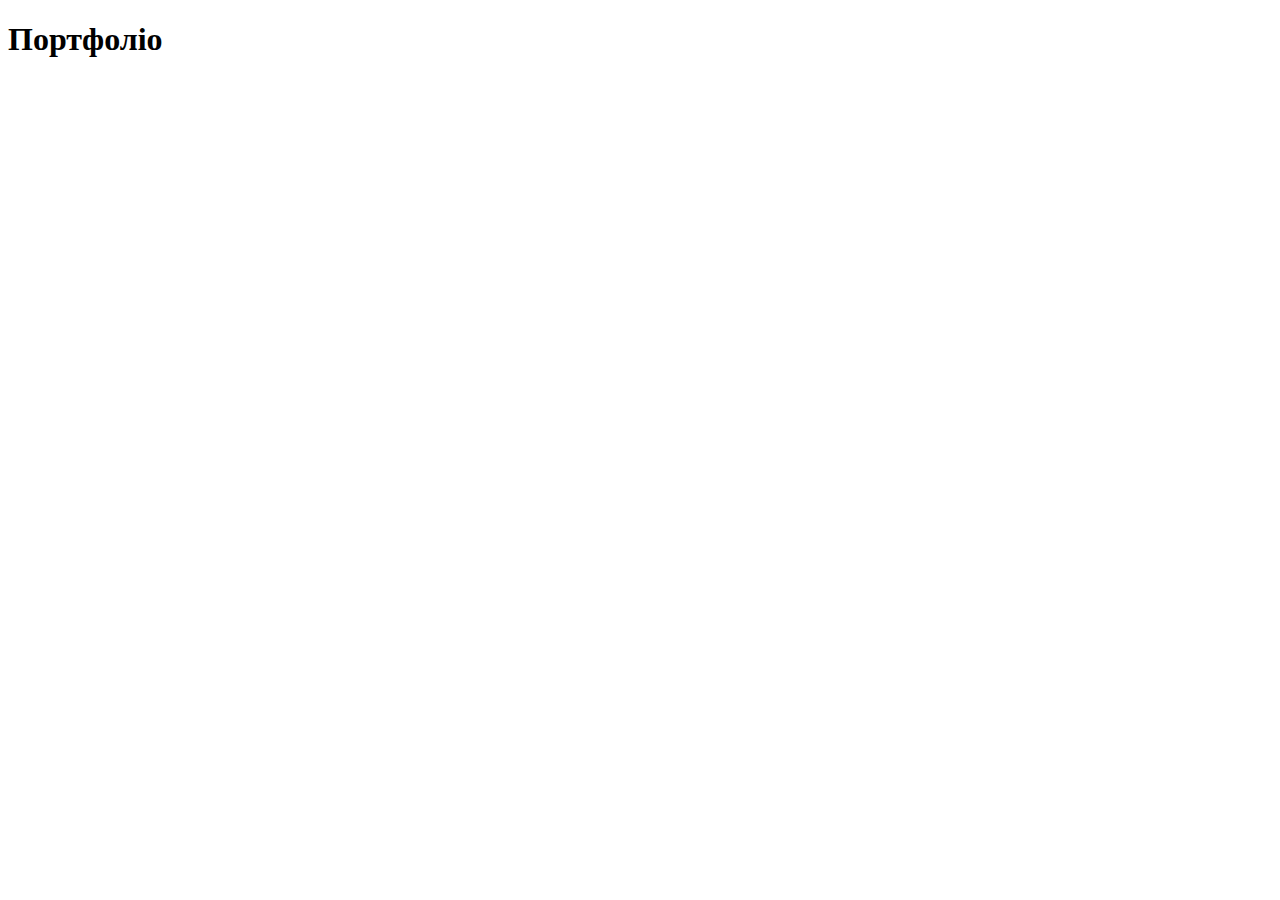
==== portfolio.html @ 629d9aa8 "===" ====
<!DOCTYPE html>
<html lang="en">
<head>
    <meta charset="UTF-8">
    <meta name="viewport" content="width=device-width, initial-scale=1.0">
    <title>Document</title>
</head>
<body>
   <h1>Портфоліо</h1> 
</body>
</html>
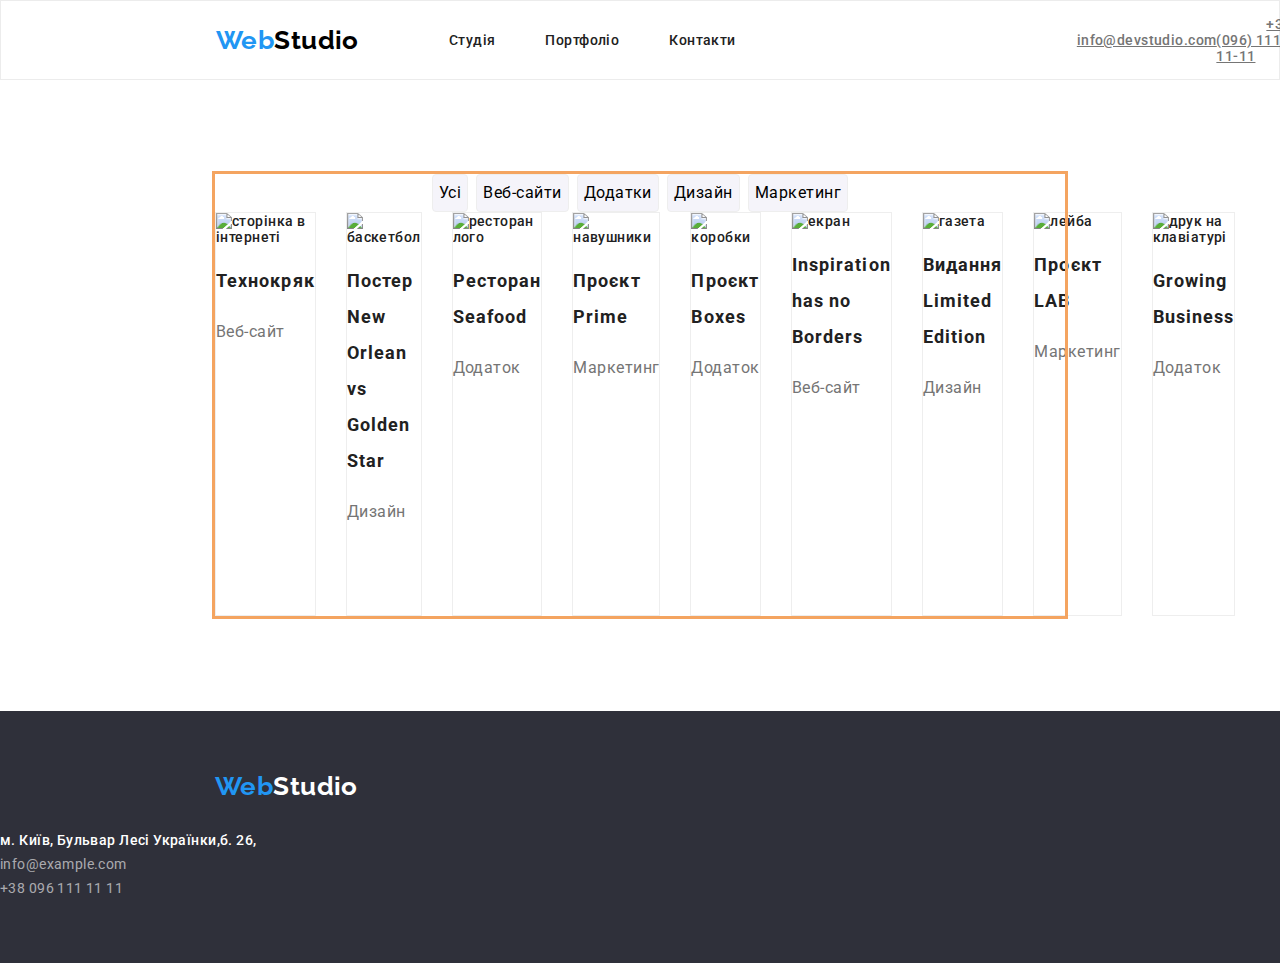
==== commit 2b5afa99: "Add files via upload" ====
--- a/portfolio.html
+++ b/portfolio.html
@@ -1,11 +1,123 @@
-<!DOCTYPE html>
-<html lang="en">
-<head>
-    <meta charset="UTF-8">
-    <meta name="viewport" content="width=device-width, initial-scale=1.0">
-    <title>Document</title>
-</head>
-<body>
-   <h1>Портфоліо</h1> 
-</body>
-</html>+<!DOCTYPE html>
+<html lang="ru">
+  <head>
+    <link
+      rel="stylesheet"
+      href="https://cdnjs.cloudflare.com/ajax/libs/modern-normalize/1.0.0/modern-normalize.min.css"
+    />
+    <link rel="preconnect" href="https://fonts.googleapis.com" />
+    <link rel="preconnect" href="https://fonts.gstatic.com" crossorigin />
+    <link
+      href="https://fonts.googleapis.com/css2?family=Raleway:wght@700&family=Roboto:wght@400;500;700;900&display=swap"
+      rel="stylesheet"
+    />
+
+    <meta charset="UTF-8" />
+
+    <meta name="viewport" content="width=device-width, initial-scale=1.0" />
+    <title>Portfolio</title>
+    <link rel="stylesheet" href="styles.css" />
+  </head>
+
+  <body class="body">
+    <header class="header">
+      <div class="header-logo">
+        <a href="https://google.com" class="header-logo-link-1"
+          ><span class="logo">Web</span><span class="header-logo-link-1">Studio</span></a
+        >
+      </div>
+
+      <nav class="header-nav">
+        <ul class="header-list">
+          <li><a href="" class="list-item">Студія</a></li>
+          <li><a href="./portfolio.html" class="list-item current">Портфоліо</a></li>
+          <li><a href="#contacts" class="list-item">Контакти</a></li>
+        </ul>
+      </nav>
+
+      <div><a href="info@devstudio.com" class="mail">info@devstudio.com</a></div>
+      <div><a href="tel:+380961111111" class="tel">+38 (096) 111-11-11</a></div>
+    </header>
+
+    <main>
+      <div class="container">
+      <ul class="button-list">
+        <li><button type="button" class="button-list-item">Усі</button></li>
+        <li><button type="button" class="button-list-item">Веб-сайти</button></li>
+        <li><button type="button" class="button-list-item">Додатки</button></li>
+        <li><button type="button" class="button-list-item">Дизайн</button></li>
+        <li><button type="button" class="button-list-item">Маркетинг</button></li>
+      </ul>
+
+      <section class="portfolio">
+        <ul class="portfolio-list">
+          <li class="portfolio-list-item">
+            <img src="./images/project1.jpg" alt="сторінка в інтернеті"width="370" />
+            <p class="portfolio-title">Технокряк</p>
+            <p class="portfolio-text">Веб-сайт</p>
+          </li>
+          <li class="portfolio-list-item">
+            <img src="./images/project2.jpg" alt="баскетбол" width="370" />
+            <p class="portfolio-title">Постер New Orlean vs Golden Star</p>
+            <p class="portfolio-text">Дизайн</p>
+          </li>
+          <li class="portfolio-list-item">
+            <img src="./images/project3.jpg" alt="ресторан лого" width="370"/>
+            <p class="portfolio-title">Ресторан Seafood</p>
+            <p class="portfolio-text">Додаток</p>
+          </li>
+          <li class="portfolio-list-item">
+            <img src="./images/project4.jpg" alt="навушники" width="370"/>
+            <p class="portfolio-title">Проєкт Prime</p>
+            <p class="portfolio-text">Маркетинг</p>
+          </li>
+          <li class="portfolio-list-item">
+            <img src="./images/project5.jpg" alt="коробки" width="370"/>
+            <p class="portfolio-title">Проєкт Boxes</p>
+            <p class="portfolio-text">Додаток</p>
+          </li>
+          <li class="portfolio-list-item">
+            <img src="./images/project6.jpg" alt="екран" width="370" />
+            <p class="portfolio-title">Inspiration has no Borders</p>
+            <p class="portfolio-text">Веб-сайт</p>
+          </li>
+          <li class="portfolio-list-item">
+            <img src="./images/project7.jpg" alt="газета" width="370" />
+            <p class="portfolio-title">Видання Limited Edition</p>
+            <p class="portfolio-text">Дизайн</p>
+          </li>
+          <li class="portfolio-list-item">
+            <img src="./images/project8.jpg" alt="лейба" width="370"/>
+            <p class="portfolio-title">Проєкт LAB</p>
+            <p class="portfolio-text">Маркетинг</p>
+          </li>
+          <li class="portfolio-list-item">
+            <img src="./images/project9.jpg" alt="друк на клавіатурі" width="370"/>
+            <p class="portfolio-title">Growing Business</p>
+            <p class="portfolio-text">Додаток</p>
+          </li>
+        </ul>
+      </section>
+    </div>
+    </main>
+
+    <!-- Footer Portfolio -->
+    <footer id="contacts" class="footer">
+      <div class="footer-logo">
+        <a href="https://google.com" class="footer-logo-link-1"
+          ><span class="logo">Web</span><span class="footer-logo-link-1">Studio</span></a
+        >
+      </div>
+
+      <address class="adress">
+        <ul class="adress-list">
+          <li>
+            <a href="" class="adress-list-item-place"> м. Київ, Бульвар Лесі Українки,б. 26, </a>
+          </li>
+          <li><a href="mailto:mango@mail.pig" class="adress-list-item">info@example.com</a></li>
+          <li><a href="tel:+1112223344" class="adress-list-item">+38 096 111 11 11</a></li>
+        </ul>
+      </address>
+    </footer>
+  </body>
+</html>
--- a/styles.css
+++ b/styles.css
@@ -0,0 +1,367 @@
+:root {
+  --primary-text-color: rgb(33, 33, 33);
+  --accent-color: rgba(33, 150, 243, 1);
+}
+
+body {
+  font-family: 'Roboto', sans-serif;
+  font-weight: 500;
+  font-style: normal;
+  font-size: 14px;
+  color: var(--primary-text-color);
+  background-color: rgba(255, 255, 255, 1);
+  letter-spacing: 0.03em;
+}
+
+ul {
+  list-style: none;
+  padding-inline-start: 0px;
+  margin-block-start: 0em;
+  margin-block-end: 0em;
+}
+
+/* Контейнер */
+
+.container {
+  margin-left: 215px;
+  margin-right: 215px;
+  margin-bottom: 95px;
+  max-width: 1170px;
+  outline: 3px solid sandybrown;
+  /* align-content: center;
+  padding: 15px */
+}
+
+/*шапка*/
+
+.header {
+  max-width: 100%;
+  height: 80px;
+  border: 1px solid rgba(236, 236, 236, 1);
+  display: flex;
+  align-items: center;
+}
+
+.header-list {
+  display: flex;
+  justify-content: center;
+  align-items: center;
+  width: 281px;
+  height: 16px;
+  margin-left: 93px;
+  margin-top: 32px;
+  margin-bottom: 32px;
+  gap: 50px;
+}
+
+.header-list a {
+  color: rgb(33, 33, 33);
+  text-decoration: none;
+}
+
+.header-list .list-item .current {
+  color: var(--accent-color);
+}
+
+.list-item:hover,
+.header-list .list-item:focus {
+  color: var(--accent-color);
+}
+
+.header-logo {
+  margin-left: 215px;
+  /* margin-bottom: 25px; */
+  /* margin-top: 25px; */
+}
+
+.header-logo-link-1 {
+  width: 145px;
+  height: 31px;
+  font-family: 'Raleway', sans-serif;
+  font-weight: 700;
+  font-style: normal;
+  font-size: 26px;
+  line-height: 1.17;
+  text-decoration: none;
+}
+.logo {
+  color: var(--accent-color);
+}
+
+.header-logo-link-1 {
+  color: rgba(0, 0, 0, 1);
+}
+
+.mail {
+  margin-left: 344px;
+  margin-top: 32px;
+  color: rgba(117, 117, 117, 1);
+}
+.mail:hover,
+.mail:focus {
+  color: var(--accent-color);
+}
+
+.tel {
+  margin-left: 50px;
+  color: rgba(117, 117, 117, 1);
+}
+
+.tel:hover,
+.tel:focus {
+  color: var(--accent-color);
+}
+
+/*Перший блок*/
+
+/* .main {
+  display: block;
+  height: 600px;
+  padding-top: 200px;
+  background-color: rgba(47, 48, 58, 1);
+} */
+
+.main {
+  height: 600px;
+  padding-top: 200px;
+  padding-bottom: 200px;
+  background-color: rgba(47, 48, 58, 1);
+  outline: 3px solid tomato;
+}
+
+.tittle {
+
+  margin-block-start: 0px;
+  margin-block-end: 0px;
+margin-bottom: 30px;
+  height: 120px;
+  font-size: 44px;
+  font-weight: 900;
+  text-align: center;
+  padding-left: 237px;
+  padding-right: 237px;
+  line-height: 1.36;
+  text-transform: uppercase;
+  letter-spacing: 0.06em;
+  color: rgba(255, 255, 255, 1);
+  background-color: teal;
+}
+
+.button {
+  font-family: inherit;
+  font-size: 16px;
+  line-height: 1.88;
+  font-weight: 700;
+  letter-spacing: 0.06em;
+  margin-left: 485px;
+  min-width: 200px;
+  height: 50px;
+  border-radius: 4px;
+  background: var(--accent-color);
+  color: rgba(255, 255, 255, 1);
+  box-shadow: 0px 4px 4px 0px rgba(0, 0, 0, 0.15);
+  border: 1px solid transparent;
+  /* add padding?
+  transparent border not obligatory
+  display inline block
+  это у нас не ссылка поэтому не нужно инлайн и паддинг */
+}
+
+/* Features*/
+
+.features {
+  margin-top: 94px;
+}
+
+.features-list {
+  display: flex;
+  justify-content: center;
+  align-items: center;
+  gap: 30px;
+  outline: 3px solid tomato;
+}
+
+.features-subtitle {
+  font-family: Roboto;
+  font-size: 14px;
+  font-weight: 700;
+  line-height: 1.2;
+  letter-spacing: 0.03em;
+  text-align: left;
+  text-transform: uppercase;
+}
+
+
+
+/*About*/
+
+.about-title,
+.team-title {
+  font-size: 36px;
+  font-weight: 700;
+  line-height: 1.2;
+  letter-spacing: 0.03em;
+  text-align: center;
+}
+
+.about-list {
+  display: flex;
+  justify-content: center;
+  align-items: center;
+  gap: 30px;
+}
+
+.team {
+  height: 648px;
+  padding-top: 94px;
+  background-color: #f5f4fa;
+}
+
+.team-card {
+  width: 270px;
+  height: 368px;
+  border-radius: 0px, 0px, 4px, 4px;
+  background-color: #ffffff;
+  box-shadow: 0px 2px 1px 0px #00000033;
+  box-shadow: 0px 1px 1px 0px #00000024;
+  box-shadow: 0px 1px 3px 0px #0000001f;
+}
+
+.team-list {
+  display: flex;
+  justify-content: center;
+  align-items: center;
+  gap: 30px;
+}
+
+.team-item > p {
+  font-weight: 400;
+  font-size: 16px;
+  line-height: 1.2;
+  letter-spacing: 0.03em;
+  text-align: center;
+
+  color: #757575;
+}
+
+.team-item > h3 {
+  font-size: 16px;
+  line-height: 1.2;
+  letter-spacing: 0.03em;
+  text-align: center;
+  color: #212121;
+}
+
+/* Footer */
+
+.footer {
+  height: 252px;
+  background: #2f303a;
+}
+
+.footer-logo {
+  margin-left: 215px;
+  padding-top: 60px;
+  /* margin-bottom: 25px; */
+  /* margin-top: 25px; */
+}
+
+.footer-logo-link-1 {
+  width: 145px;
+  height: 31px;
+  font-family: 'Raleway', sans-serif;
+  font-weight: 700;
+  font-style: normal;
+  font-size: 26px;
+  line-height: 1.17;
+}
+.logo {
+  color: var(--accent-color);
+}
+
+.footer-logo-link-1 {
+  color: #ffffff;
+  text-decoration: none;
+}
+
+.adress-list {
+  
+  margin-top: 28px;
+  line-height: 1.7;
+  font-style: normal;
+}
+
+.adress-list-item {
+  font-weight: 400;
+  line-height: 1.7;
+  letter-spacing: 0.03em;
+  text-align: left;
+  text-decoration: none;
+  color: rgb(255, 255, 255, 0.6);
+}
+
+.adress-list-item-place {
+  color: #ffffff;
+  padding-bottom: 9px;
+  text-decoration: none;
+  gap: 12px;
+}
+
+/*------------------------------------------------------------ Portfolio -------------------------------*/
+
+/* Button section */
+.button-list {
+  display: flex;
+  margin-top: 94px;
+  justify-content: center;
+  gap: 8px;
+}
+
+.button-list-item {
+  height: 38px;
+  border-radius: 4px;
+  background: var(--accent-color);
+  font-family: inherit;
+  font-size: 16px;
+  line-height: 1.63;
+  text-align: center;
+  letter-spacing: 0.03em;
+  background-color: #f5f4fa;
+  border: 1px solid rgba(238, 238, 238, 1);
+}
+
+.button-list-item:hover,
+.button-list-item:focus {
+  background-color: var(--accent-color);
+  color: rgba(255, 255, 255, 1);
+}
+
+/* Portfolio List Section */
+
+.portfolio-list {
+  display: flex;
+  /* align-items: flex-start; */
+  gap: 30px;
+}
+
+.portfolio-list-item {
+  height: 404px;
+  border: 1px solid rgba(238, 238, 238, 1);
+}
+
+.portfolio-title {
+  font-size: 18px;
+  font-weight: 700;
+  line-height: 2;
+  letter-spacing: 0.06em;
+  text-align: left;
+}
+
+.portfolio-text {
+  font-size: 16px;
+  font-weight: 400;
+  line-height: 1.88;
+  letter-spacing: 0.03em;
+  text-align: left;
+  color: rgba(117, 117, 117, 1);
+}
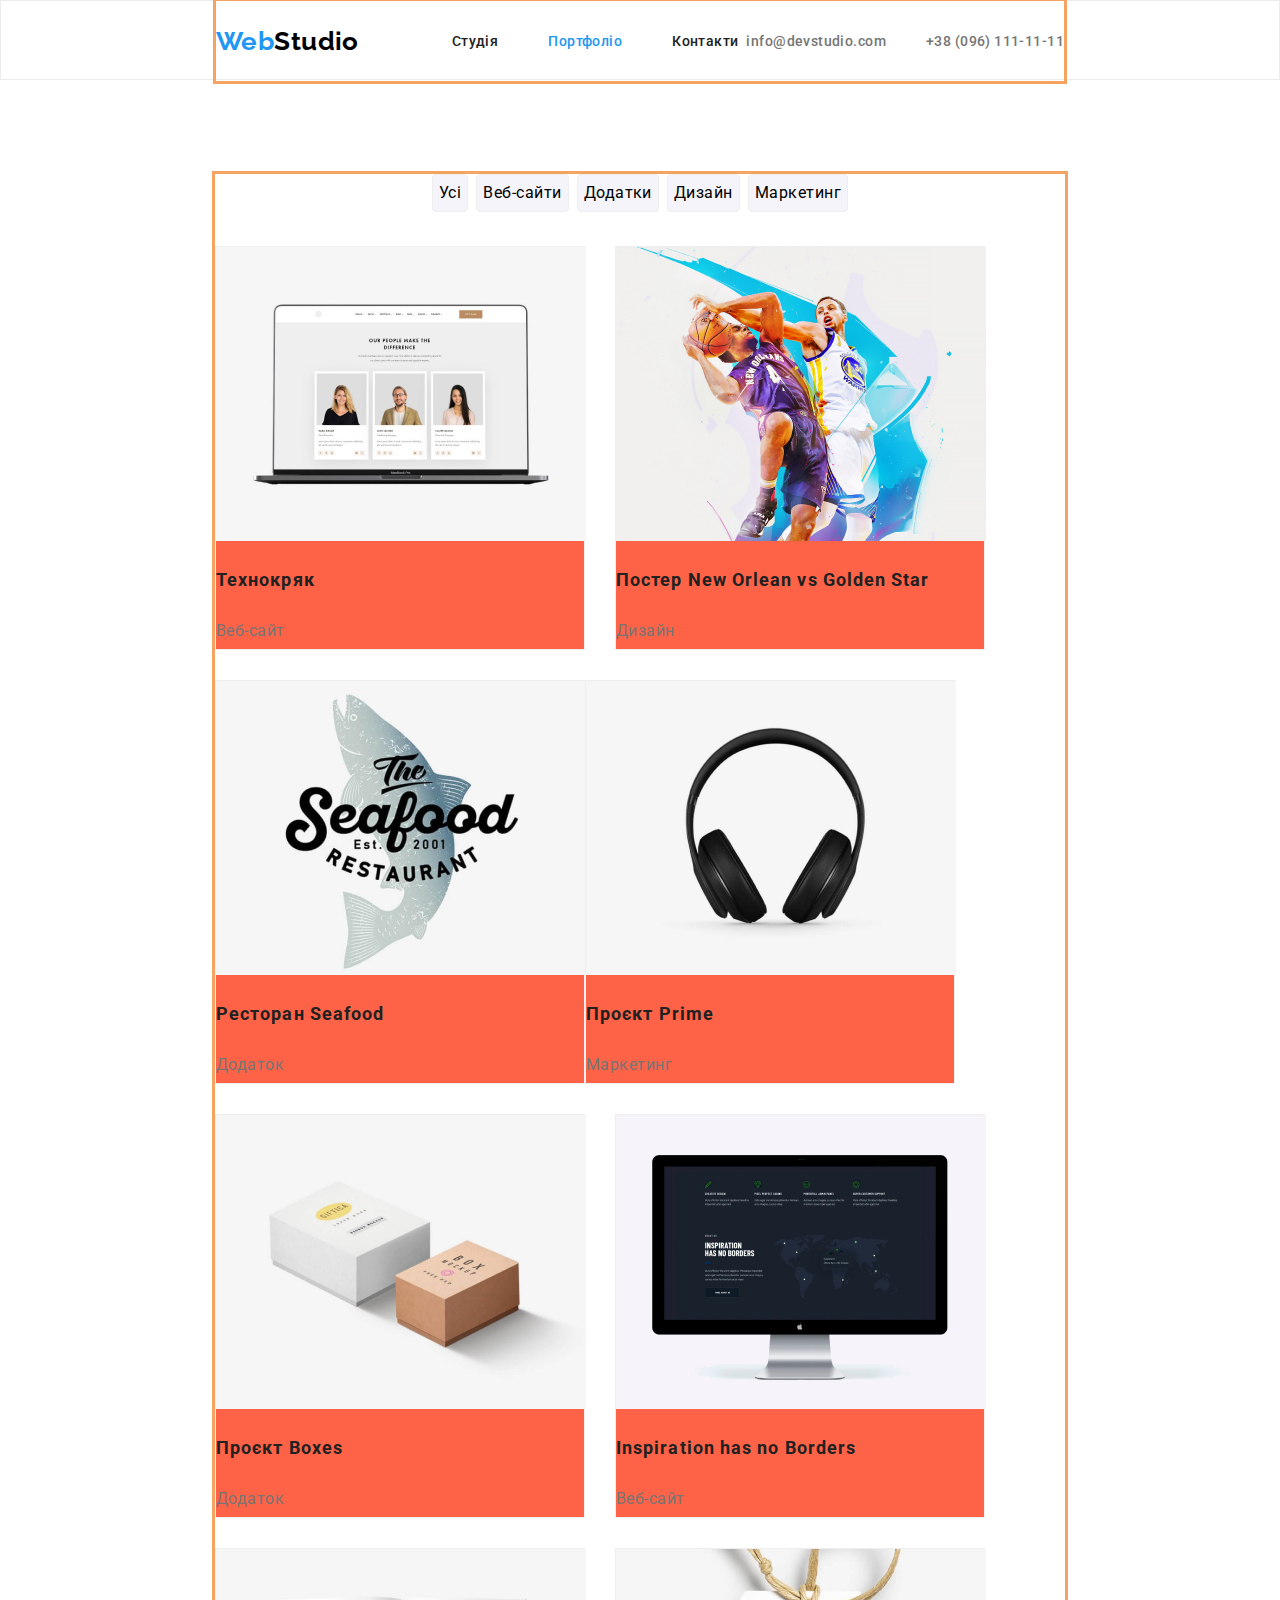
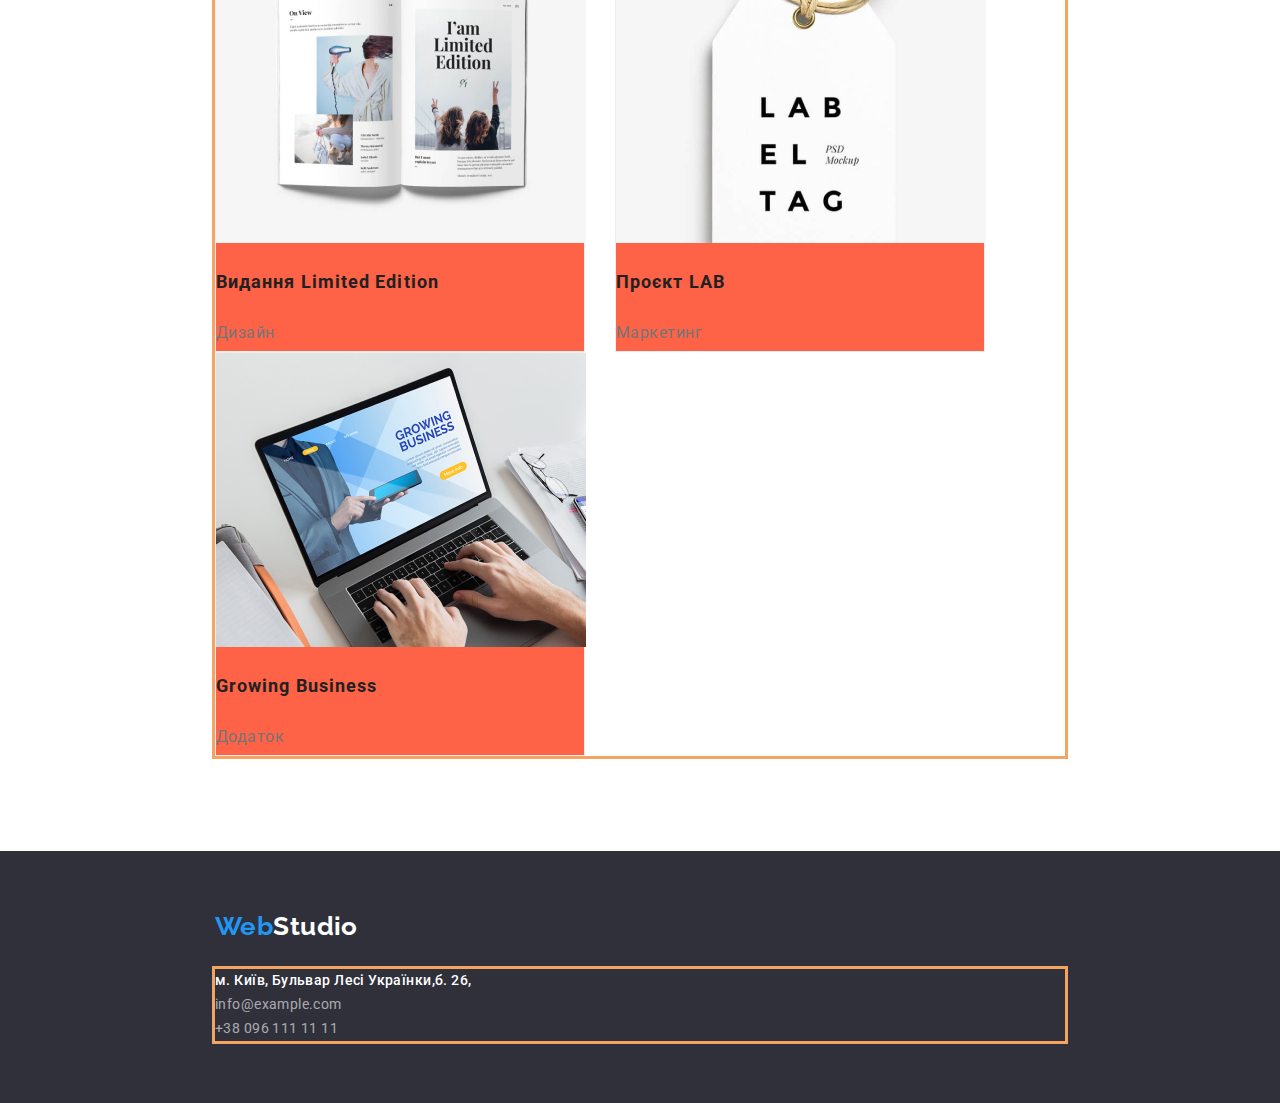
==== commit f7b0ddca: "flexbox ready" ====
--- a/portfolio.html
+++ b/portfolio.html
@@ -1,123 +1,136 @@
-<!DOCTYPE html>
-<html lang="ru">
-  <head>
-    <link
-      rel="stylesheet"
-      href="https://cdnjs.cloudflare.com/ajax/libs/modern-normalize/1.0.0/modern-normalize.min.css"
-    />
-    <link rel="preconnect" href="https://fonts.googleapis.com" />
-    <link rel="preconnect" href="https://fonts.gstatic.com" crossorigin />
-    <link
-      href="https://fonts.googleapis.com/css2?family=Raleway:wght@700&family=Roboto:wght@400;500;700;900&display=swap"
-      rel="stylesheet"
-    />
-
-    <meta charset="UTF-8" />
-
-    <meta name="viewport" content="width=device-width, initial-scale=1.0" />
-    <title>Portfolio</title>
-    <link rel="stylesheet" href="styles.css" />
-  </head>
-
-  <body class="body">
-    <header class="header">
-      <div class="header-logo">
-        <a href="https://google.com" class="header-logo-link-1"
-          ><span class="logo">Web</span><span class="header-logo-link-1">Studio</span></a
-        >
-      </div>
-
-      <nav class="header-nav">
-        <ul class="header-list">
-          <li><a href="" class="list-item">Студія</a></li>
-          <li><a href="./portfolio.html" class="list-item current">Портфоліо</a></li>
-          <li><a href="#contacts" class="list-item">Контакти</a></li>
-        </ul>
-      </nav>
-
-      <div><a href="info@devstudio.com" class="mail">info@devstudio.com</a></div>
-      <div><a href="tel:+380961111111" class="tel">+38 (096) 111-11-11</a></div>
-    </header>
-
-    <main>
-      <div class="container">
-      <ul class="button-list">
-        <li><button type="button" class="button-list-item">Усі</button></li>
-        <li><button type="button" class="button-list-item">Веб-сайти</button></li>
-        <li><button type="button" class="button-list-item">Додатки</button></li>
-        <li><button type="button" class="button-list-item">Дизайн</button></li>
-        <li><button type="button" class="button-list-item">Маркетинг</button></li>
-      </ul>
-
-      <section class="portfolio">
-        <ul class="portfolio-list">
-          <li class="portfolio-list-item">
-            <img src="./images/project1.jpg" alt="сторінка в інтернеті"width="370" />
-            <p class="portfolio-title">Технокряк</p>
-            <p class="portfolio-text">Веб-сайт</p>
-          </li>
-          <li class="portfolio-list-item">
-            <img src="./images/project2.jpg" alt="баскетбол" width="370" />
-            <p class="portfolio-title">Постер New Orlean vs Golden Star</p>
-            <p class="portfolio-text">Дизайн</p>
-          </li>
-          <li class="portfolio-list-item">
-            <img src="./images/project3.jpg" alt="ресторан лого" width="370"/>
-            <p class="portfolio-title">Ресторан Seafood</p>
-            <p class="portfolio-text">Додаток</p>
-          </li>
-          <li class="portfolio-list-item">
-            <img src="./images/project4.jpg" alt="навушники" width="370"/>
-            <p class="portfolio-title">Проєкт Prime</p>
-            <p class="portfolio-text">Маркетинг</p>
-          </li>
-          <li class="portfolio-list-item">
-            <img src="./images/project5.jpg" alt="коробки" width="370"/>
-            <p class="portfolio-title">Проєкт Boxes</p>
-            <p class="portfolio-text">Додаток</p>
-          </li>
-          <li class="portfolio-list-item">
-            <img src="./images/project6.jpg" alt="екран" width="370" />
-            <p class="portfolio-title">Inspiration has no Borders</p>
-            <p class="portfolio-text">Веб-сайт</p>
-          </li>
-          <li class="portfolio-list-item">
-            <img src="./images/project7.jpg" alt="газета" width="370" />
-            <p class="portfolio-title">Видання Limited Edition</p>
-            <p class="portfolio-text">Дизайн</p>
-          </li>
-          <li class="portfolio-list-item">
-            <img src="./images/project8.jpg" alt="лейба" width="370"/>
-            <p class="portfolio-title">Проєкт LAB</p>
-            <p class="portfolio-text">Маркетинг</p>
-          </li>
-          <li class="portfolio-list-item">
-            <img src="./images/project9.jpg" alt="друк на клавіатурі" width="370"/>
-            <p class="portfolio-title">Growing Business</p>
-            <p class="portfolio-text">Додаток</p>
-          </li>
-        </ul>
-      </section>
-    </div>
-    </main>
-
-    <!-- Footer Portfolio -->
-    <footer id="contacts" class="footer">
-      <div class="footer-logo">
-        <a href="https://google.com" class="footer-logo-link-1"
-          ><span class="logo">Web</span><span class="footer-logo-link-1">Studio</span></a
-        >
-      </div>
-
-      <address class="adress">
-        <ul class="adress-list">
-          <li>
-            <a href="" class="adress-list-item-place"> м. Київ, Бульвар Лесі Українки,б. 26, </a>
-          </li>
-          <li><a href="mailto:mango@mail.pig" class="adress-list-item">info@example.com</a></li>
-          <li><a href="tel:+1112223344" class="adress-list-item">+38 096 111 11 11</a></li>
-        </ul>
-      </address>
-    </footer>
-  </body>
-</html>
+<!DOCTYPE html>
+<html lang="ru">
+  <head>
+    <link
+      rel="stylesheet"
+      href="https://cdnjs.cloudflare.com/ajax/libs/modern-normalize/1.0.0/modern-normalize.min.css"
+    />
+    <link rel="preconnect" href="https://fonts.googleapis.com" />
+    <link rel="preconnect" href="https://fonts.gstatic.com" crossorigin />
+    <link
+      href="https://fonts.googleapis.com/css2?family=Raleway:wght@700&family=Roboto:wght@400;500;700;900&display=swap"
+      rel="stylesheet"
+    />
+
+    <meta charset="UTF-8" />
+
+    <meta name="viewport" content="width=device-width, initial-scale=1.0" />
+    <title>Portfolio</title>
+    <link rel="stylesheet" href="styles.css" />
+  </head>
+
+  <body class="body">
+    <header class="header">
+
+<section class="container main-nav">
+
+      <div class="header-logo">
+        <a href="https://google.com" class="header-logo-link-1"
+          ><span class="logo">Web</span><span class="header-logo-link-1">Studio</span></a
+        >
+      </div>
+
+      <nav class="header-nav">
+        <ul class="header-list">
+          <li class="header-list-item"><a href="" class="list-item">Студія</a></li>
+          <li class="header-list-item">
+            <a href="./portfolio.html" class="list-item current">Портфоліо</a>
+          </li>
+          <li class="header-list-item"><a href="#contacts" class="list-item">Контакти</a></li>
+        </ul>
+      </nav>
+
+      <ul class="contacts-list">
+  
+        <li class="contacts-list-item"><a href="info@devstudio.com" class="mail">info@devstudio.com</a></li>
+        <li class="contacts-list-item"><a href="tel:+380961111111" class="tel">+38 (096) 111-11-11</a></li>
+      </ul>
+      <!-- <div><a href="info@devstudio.com" class="mail">info@devstudio.com</a></div>
+      <div><a href="tel:+380961111111" class="tel">+38 (096) 111-11-11</a></div> -->
+    </section>
+  </header>
+
+    <main>
+      <div class="container">
+      <ul class="button-list">
+        <li><button type="button" class="button-list-item">Усі</button></li>
+        <li><button type="button" class="button-list-item">Веб-сайти</button></li>
+        <li><button type="button" class="button-list-item">Додатки</button></li>
+        <li><button type="button" class="button-list-item">Дизайн</button></li>
+        <li><button type="button" class="button-list-item">Маркетинг</button></li>
+      </ul>
+
+      <section class="portfolio">
+        <ul class="portfolio-list">
+          <li class="portfolio-list-item">
+            <img src="./images/project1.jpg" alt="сторінка в інтернеті"width="370" />
+            <p class="portfolio-title">Технокряк</p>
+            <p class="portfolio-text">Веб-сайт</p>
+          </li>
+          <li class="portfolio-list-item">
+            <img src="./images/project2.jpg" alt="баскетбол" width="370" />
+            <p class="portfolio-title">Постер New Orlean vs Golden Star</p>
+            <p class="portfolio-text">Дизайн</p>
+          </li>
+          <li class="portfolio-list-item">
+            <img src="./images/project3.jpg" alt="ресторан лого" width="370"/>
+            <p class="portfolio-title">Ресторан Seafood</p>
+            <p class="portfolio-text">Додаток</p>
+          </li>
+          <li class="portfolio-list-item">
+            <img src="./images/project4.jpg" alt="навушники" width="370"/>
+            <p class="portfolio-title">Проєкт Prime</p>
+            <p class="portfolio-text">Маркетинг</p>
+          </li>
+          <li class="portfolio-list-item">
+            <img src="./images/project5.jpg" alt="коробки" width="370"/>
+            <p class="portfolio-title">Проєкт Boxes</p>
+            <p class="portfolio-text">Додаток</p>
+          </li>
+          <li class="portfolio-list-item">
+            <img src="./images/project6.jpg" alt="екран" width="370" />
+            <p class="portfolio-title">Inspiration has no Borders</p>
+            <p class="portfolio-text">Веб-сайт</p>
+          </li>
+          <li class="portfolio-list-item">
+            <img src="./images/project7.jpg" alt="газета" width="370" />
+            <p class="portfolio-title">Видання Limited Edition</p>
+            <p class="portfolio-text">Дизайн</p>
+          </li>
+          <li class="portfolio-list-item">
+            <img src="./images/project8.jpg" alt="лейба" width="370"/>
+            <p class="portfolio-title">Проєкт LAB</p>
+            <p class="portfolio-text">Маркетинг</p>
+          </li>
+          <li class="portfolio-list-item">
+            <img src="./images/project9.jpg" alt="друк на клавіатурі" width="370"/>
+            <p class="portfolio-title">Growing Business</p>
+            <p class="portfolio-text">Додаток</p>
+          </li>
+        </ul>
+      </section>
+    </div>
+    </main>
+
+    <!-- Footer Portfolio -->
+    <footer id="contacts" class="footer">
+      <div class="footer-logo">
+        <a href="https://google.com" class="footer-logo-link-1"
+          ><span class="logo">Web</span><span class="footer-logo-link-1">Studio</span></a
+        >
+      </div>
+
+      <address class="adress">
+        <div class="container">
+          <ul class="adress-list">
+            <li>
+              <a href="" class="adress-list-item-place"> м. Київ, Бульвар Лесі Українки,б. 26, </a>
+            </li>
+            <li><a href="mailto:mango@mail.pig" class="adress-list-item">info@example.com</a></li>
+            <li><a href="tel:+1112223344" class="adress-list-item">+38 096 111 11 11</a></li>
+          </ul>
+        </div>
+      </address>
+    </footer>
+  </body>
+</html>
--- a/styles.css
+++ b/styles.css
@@ -1,367 +1,410 @@
-:root {
-  --primary-text-color: rgb(33, 33, 33);
-  --accent-color: rgba(33, 150, 243, 1);
-}
-
-body {
-  font-family: 'Roboto', sans-serif;
-  font-weight: 500;
-  font-style: normal;
-  font-size: 14px;
-  color: var(--primary-text-color);
-  background-color: rgba(255, 255, 255, 1);
-  letter-spacing: 0.03em;
-}
-
-ul {
-  list-style: none;
-  padding-inline-start: 0px;
-  margin-block-start: 0em;
-  margin-block-end: 0em;
-}
-
-/* Контейнер */
-
-.container {
-  margin-left: 215px;
-  margin-right: 215px;
-  margin-bottom: 95px;
-  max-width: 1170px;
-  outline: 3px solid sandybrown;
-  /* align-content: center;
-  padding: 15px */
-}
-
-/*шапка*/
-
-.header {
-  max-width: 100%;
-  height: 80px;
-  border: 1px solid rgba(236, 236, 236, 1);
-  display: flex;
-  align-items: center;
-}
-
-.header-list {
-  display: flex;
-  justify-content: center;
-  align-items: center;
-  width: 281px;
-  height: 16px;
-  margin-left: 93px;
-  margin-top: 32px;
-  margin-bottom: 32px;
-  gap: 50px;
-}
-
-.header-list a {
-  color: rgb(33, 33, 33);
-  text-decoration: none;
-}
-
-.header-list .list-item .current {
-  color: var(--accent-color);
-}
-
-.list-item:hover,
-.header-list .list-item:focus {
-  color: var(--accent-color);
-}
-
-.header-logo {
-  margin-left: 215px;
-  /* margin-bottom: 25px; */
-  /* margin-top: 25px; */
-}
-
-.header-logo-link-1 {
-  width: 145px;
-  height: 31px;
-  font-family: 'Raleway', sans-serif;
-  font-weight: 700;
-  font-style: normal;
-  font-size: 26px;
-  line-height: 1.17;
-  text-decoration: none;
-}
-.logo {
-  color: var(--accent-color);
-}
-
-.header-logo-link-1 {
-  color: rgba(0, 0, 0, 1);
-}
-
-.mail {
-  margin-left: 344px;
-  margin-top: 32px;
-  color: rgba(117, 117, 117, 1);
-}
-.mail:hover,
-.mail:focus {
-  color: var(--accent-color);
-}
-
-.tel {
-  margin-left: 50px;
-  color: rgba(117, 117, 117, 1);
-}
-
-.tel:hover,
-.tel:focus {
-  color: var(--accent-color);
-}
-
-/*Перший блок*/
-
-/* .main {
-  display: block;
-  height: 600px;
-  padding-top: 200px;
-  background-color: rgba(47, 48, 58, 1);
-} */
-
-.main {
-  height: 600px;
-  padding-top: 200px;
-  padding-bottom: 200px;
-  background-color: rgba(47, 48, 58, 1);
-  outline: 3px solid tomato;
-}
-
-.tittle {
-
-  margin-block-start: 0px;
-  margin-block-end: 0px;
-margin-bottom: 30px;
-  height: 120px;
-  font-size: 44px;
-  font-weight: 900;
-  text-align: center;
-  padding-left: 237px;
-  padding-right: 237px;
-  line-height: 1.36;
-  text-transform: uppercase;
-  letter-spacing: 0.06em;
-  color: rgba(255, 255, 255, 1);
-  background-color: teal;
-}
-
-.button {
-  font-family: inherit;
-  font-size: 16px;
-  line-height: 1.88;
-  font-weight: 700;
-  letter-spacing: 0.06em;
-  margin-left: 485px;
-  min-width: 200px;
-  height: 50px;
-  border-radius: 4px;
-  background: var(--accent-color);
-  color: rgba(255, 255, 255, 1);
-  box-shadow: 0px 4px 4px 0px rgba(0, 0, 0, 0.15);
-  border: 1px solid transparent;
-  /* add padding?
-  transparent border not obligatory
-  display inline block
-  это у нас не ссылка поэтому не нужно инлайн и паддинг */
-}
-
-/* Features*/
-
-.features {
-  margin-top: 94px;
-}
-
-.features-list {
-  display: flex;
-  justify-content: center;
-  align-items: center;
-  gap: 30px;
-  outline: 3px solid tomato;
-}
-
-.features-subtitle {
-  font-family: Roboto;
-  font-size: 14px;
-  font-weight: 700;
-  line-height: 1.2;
-  letter-spacing: 0.03em;
-  text-align: left;
-  text-transform: uppercase;
-}
-
-
-
-/*About*/
-
-.about-title,
-.team-title {
-  font-size: 36px;
-  font-weight: 700;
-  line-height: 1.2;
-  letter-spacing: 0.03em;
-  text-align: center;
-}
-
-.about-list {
-  display: flex;
-  justify-content: center;
-  align-items: center;
-  gap: 30px;
-}
-
-.team {
-  height: 648px;
-  padding-top: 94px;
-  background-color: #f5f4fa;
-}
-
-.team-card {
-  width: 270px;
-  height: 368px;
-  border-radius: 0px, 0px, 4px, 4px;
-  background-color: #ffffff;
-  box-shadow: 0px 2px 1px 0px #00000033;
-  box-shadow: 0px 1px 1px 0px #00000024;
-  box-shadow: 0px 1px 3px 0px #0000001f;
-}
-
-.team-list {
-  display: flex;
-  justify-content: center;
-  align-items: center;
-  gap: 30px;
-}
-
-.team-item > p {
-  font-weight: 400;
-  font-size: 16px;
-  line-height: 1.2;
-  letter-spacing: 0.03em;
-  text-align: center;
-
-  color: #757575;
-}
-
-.team-item > h3 {
-  font-size: 16px;
-  line-height: 1.2;
-  letter-spacing: 0.03em;
-  text-align: center;
-  color: #212121;
-}
-
-/* Footer */
-
-.footer {
-  height: 252px;
-  background: #2f303a;
-}
-
-.footer-logo {
-  margin-left: 215px;
-  padding-top: 60px;
-  /* margin-bottom: 25px; */
-  /* margin-top: 25px; */
-}
-
-.footer-logo-link-1 {
-  width: 145px;
-  height: 31px;
-  font-family: 'Raleway', sans-serif;
-  font-weight: 700;
-  font-style: normal;
-  font-size: 26px;
-  line-height: 1.17;
-}
-.logo {
-  color: var(--accent-color);
-}
-
-.footer-logo-link-1 {
-  color: #ffffff;
-  text-decoration: none;
-}
-
-.adress-list {
-  
-  margin-top: 28px;
-  line-height: 1.7;
-  font-style: normal;
-}
-
-.adress-list-item {
-  font-weight: 400;
-  line-height: 1.7;
-  letter-spacing: 0.03em;
-  text-align: left;
-  text-decoration: none;
-  color: rgb(255, 255, 255, 0.6);
-}
-
-.adress-list-item-place {
-  color: #ffffff;
-  padding-bottom: 9px;
-  text-decoration: none;
-  gap: 12px;
-}
-
-/*------------------------------------------------------------ Portfolio -------------------------------*/
-
-/* Button section */
-.button-list {
-  display: flex;
-  margin-top: 94px;
-  justify-content: center;
-  gap: 8px;
-}
-
-.button-list-item {
-  height: 38px;
-  border-radius: 4px;
-  background: var(--accent-color);
-  font-family: inherit;
-  font-size: 16px;
-  line-height: 1.63;
-  text-align: center;
-  letter-spacing: 0.03em;
-  background-color: #f5f4fa;
-  border: 1px solid rgba(238, 238, 238, 1);
-}
-
-.button-list-item:hover,
-.button-list-item:focus {
-  background-color: var(--accent-color);
-  color: rgba(255, 255, 255, 1);
-}
-
-/* Portfolio List Section */
-
-.portfolio-list {
-  display: flex;
-  /* align-items: flex-start; */
-  gap: 30px;
-}
-
-.portfolio-list-item {
-  height: 404px;
-  border: 1px solid rgba(238, 238, 238, 1);
-}
-
-.portfolio-title {
-  font-size: 18px;
-  font-weight: 700;
-  line-height: 2;
-  letter-spacing: 0.06em;
-  text-align: left;
-}
-
-.portfolio-text {
-  font-size: 16px;
-  font-weight: 400;
-  line-height: 1.88;
-  letter-spacing: 0.03em;
-  text-align: left;
-  color: rgba(117, 117, 117, 1);
-}
+:root {
+  --primary-text-color: rgb(33, 33, 33);
+  --accent-color: rgba(33, 150, 243, 1);
+}
+
+body {
+  font-family: 'Roboto', sans-serif;
+  font-weight: 500;
+  font-style: normal;
+  font-size: 14px;
+  color: var(--primary-text-color);
+  background-color: rgba(255, 255, 255, 1);
+  letter-spacing: 0.03em;
+}
+
+ul {
+  list-style: none;
+  padding-inline-start: 0px;
+  margin-block-start: 0em;
+  margin-block-end: 0em;
+}
+
+/* Контейнер */
+
+.container {
+  margin-left: 215px;
+  margin-right: 215px;
+  margin-bottom: 95px;
+  max-width: 1170px;
+  outline: 3px solid sandybrown;
+  /* align-content: center;
+  padding: 15px делает репета и тогда ставит ширину видз 1200рх*/
+}
+
+/*шапка*/
+
+.header {
+  max-width: 100%;
+  height: 80px;
+  border: 1px solid rgba(236, 236, 236, 1);
+}
+
+/* main-nav */
+
+.main-nav {
+  display: flex;
+  align-items: center;
+}
+
+.header-list {
+  display: flex; /*ok */
+  align-items: center;
+  width: 281px;
+  height: 16px;
+  margin-left: 93px; /*ok*/
+  margin-top: 32px;
+  margin-bottom: 32px;
+}
+
+.header-list-item:not(:last-child) {
+  margin-right: 50px;
+}
+
+.list-item {
+  /* у строчных элементов не работает вертикальная геометрияЮ поэтому дисплей блок для ссылок делаем 
+  тогда ссылка раздвигает ли и можно паддинг добавить , будет больше площадь куда нажать*/
+  display: block;
+  color: rgb(33, 33, 33);
+  text-decoration: none;
+  padding-top: 10px;
+  padding-bottom: 10px;
+  /* это необязательно */
+}
+
+.header-list .list-item.current {
+  color: var(--accent-color);
+}
+
+.list-item:hover,
+.header-list .list-item:focus {
+  color: var(--accent-color);
+}
+
+.header-logo-link-1 {
+  /* width: 145px;
+  height: 31px; */
+  font-family: 'Raleway', sans-serif;
+  font-weight: 700;
+  font-style: normal;
+  font-size: 26px;
+  line-height: 1.17;
+  text-decoration: none;
+}
+.logo {
+  color: var(--accent-color);
+}
+
+.header-logo-link-1 {
+  color: rgba(0, 0, 0, 1);
+}
+
+.contacts-list {
+  display: flex;
+  margin-left: auto; /*прижимает вправо до концф контейнера*/
+}
+
+.contacts-list-item:hover,
+.contacts-list-item:focus {
+  color: var(--accnt-color);
+}
+
+.contacts-list-item + .contacts-list-item {
+  margin-left: 40px;
+}
+
+.mail,
+.tel {
+  color: rgba(117, 117, 117, 1);
+  text-decoration: none;
+}
+
+.mail:hover,
+.tel:focus,
+.tel:hover .mail:focus {
+  color: var(--accent-color);
+}
+
+/*Перший блок*/
+
+/* .main {
+  display: block;
+  height: 600px;
+  padding-top: 200px;
+  background-color: rgba(47, 48, 58, 1);
+} */
+
+.main {
+  height: 600px;
+  padding-top: 200px;
+  padding-bottom: 200px;
+  background-color: rgba(47, 48, 58, 1);
+}
+
+.tittle {
+  margin-block-start: 0px;
+  margin-block-end: 0px;
+  margin-bottom: 30px;
+  height: 120px;
+  font-size: 44px;
+  font-weight: 900;
+  text-align: center;
+  padding-left: 237px;
+  padding-right: 237px;
+  line-height: 1.36;
+  text-transform: uppercase;
+  letter-spacing: 0.06em;
+  color: rgba(255, 255, 255, 1);
+  background-color: teal;
+}
+
+.button {
+  font-family: inherit;
+  font-size: 16px;
+  line-height: 1.88;
+  font-weight: 700;
+  letter-spacing: 0.06em;
+  margin-left: 485px;
+  min-width: 200px;
+  height: 50px;
+  border-radius: 4px;
+  background: var(--accent-color);
+  color: rgba(255, 255, 255, 1);
+  box-shadow: 0px 4px 4px 0px rgba(0, 0, 0, 0.15);
+  border: 1px solid transparent;
+  /* add padding?
+  transparent border not obligatory
+  display inline block
+  это у нас не ссылка поэтому не нужно инлайн и паддинг */
+}
+
+/* Features*/
+
+.features {
+  margin-top: 94px;
+}
+
+.features-list {
+  display: flex;
+  justify-content: center;
+  align-items: center;
+  gap: 30px;
+  outline: 3px solid tomato;
+}
+
+.features-subtitle {
+  font-family: Roboto;
+  font-size: 14px;
+  font-weight: 700;
+  line-height: 1.2;
+  letter-spacing: 0.03em;
+  text-align: left;
+  text-transform: uppercase;
+}
+
+/*About*/
+
+.about-title,
+.team-title {
+  font-size: 36px;
+  font-weight: 700;
+  line-height: 1.2;
+  letter-spacing: 0.03em;
+  text-align: center;
+}
+
+.about-list {
+  display: flex;
+  justify-content: center;
+  align-items: center;
+  gap: 30px;
+}
+
+.team {
+  height: 648px;
+  padding-top: 94px;
+  background-color: #f5f4fa;
+}
+
+.team-card {
+  width: 270px;
+  height: 368px;
+  border-radius: 0px, 0px, 4px, 4px;
+  background-color: #ffffff;
+  box-shadow: 0px 2px 1px 0px #00000033;
+  box-shadow: 0px 1px 1px 0px #00000024;
+  box-shadow: 0px 1px 3px 0px #0000001f;
+}
+
+.team-list {
+  display: flex;
+  justify-content: center;
+  align-items: center;
+  gap: 30px;
+}
+
+.team-item > p {
+  font-weight: 400;
+  font-size: 16px;
+  line-height: 1.2;
+  letter-spacing: 0.03em;
+  text-align: center;
+
+  color: #757575;
+}
+
+.team-item > h3 {
+  font-size: 16px;
+  line-height: 1.2;
+  letter-spacing: 0.03em;
+  text-align: center;
+  color: #212121;
+}
+
+/* Footer */
+
+.footer {
+  height: 252px;
+  background: #2f303a;
+}
+
+.footer-logo {
+  margin-left: 215px;
+  padding-top: 60px;
+  /* margin-bottom: 25px; */
+  /* margin-top: 25px; */
+}
+
+.footer-logo-link-1 {
+  width: 145px;
+  height: 31px;
+  font-family: 'Raleway', sans-serif;
+  font-weight: 700;
+  font-style: normal;
+  font-size: 26px;
+  line-height: 1.17;
+}
+.logo {
+  color: var(--accent-color);
+}
+
+.footer-logo-link-1 {
+  color: #ffffff;
+  text-decoration: none;
+}
+
+.adress-list {
+  margin-top: 28px;
+  line-height: 1.7;
+  font-style: normal;
+}
+
+.adress-list-item {
+  font-weight: 400;
+  line-height: 1.7;
+  letter-spacing: 0.03em;
+  text-align: left;
+  text-decoration: none;
+  color: rgb(255, 255, 255, 0.6);
+}
+
+.adress-list-item-place {
+  color: #ffffff;
+  padding-bottom: 9px;
+  text-decoration: none;
+  gap: 12px;
+}
+
+/*------------------------------------------------------------ Portfolio -------------------------------*/
+
+/* Button section */
+.button-list {
+  display: flex;
+  margin-top: 94px;
+  justify-content: center;
+  gap: 8px;
+}
+
+.button-list-item {
+  height: 38px;
+  border-radius: 4px;
+  background: var(--accent-color);
+  font-family: inherit;
+  font-size: 16px;
+  line-height: 1.63;
+  text-align: center;
+  letter-spacing: 0.03em;
+  background-color: #f5f4fa;
+  border: 1px solid rgba(238, 238, 238, 1);
+}
+
+.button-list-item:hover,
+.button-list-item:focus {
+  background-color: var(--accent-color);
+  color: rgba(255, 255, 255, 1);
+}
+
+/* Portfolio List Section */
+
+.button-list{
+  margin-bottom: 34px;
+}
+
+.portfolio-list {
+  display: flex;
+  flex-wrap: wrap;
+  /* align-items: flex-start; */
+  /* gap: 30px; */
+}
+
+.portfolio-list-item {
+  height: 404px;
+  width: 370px;
+  border: 1px solid rgba(238, 238, 238, 1);
+  background-color: tomato;
+  margin-right: 30px;
+  margin-bottom: 30px;
+}
+
+.portfolio-list-item:nth-child(3n){
+margin-right: 0;
+}
+
+.portfolio-list-item:nth-last-child(-n + 3){
+margin-bottom: 0;
+} /*last 3 elements если у четырех последних убрать то плс 4*/
+
+
+/* Альтернатива если меняется ширина контейнера и на разных устройствах
+
+.portfolio-list-item {
+
+  width: calc((100%-60px)/3); от 100% отнимаем два зазора по 30 рх то есть маржина и делим на количство элементов в строке
+  border: 1px solid rgba(238, 238, 238, 1);
+  background-color: tomato;
+  margin-right: 30px;
+  margin-bottom: 30px;
+}
+
+
+.portfolio-list-item:nth-child(3n){
+margin-right: 0;
+} */
+
+
+.portfolio-title {
+  font-size: 18px;
+  font-weight: 700;
+  line-height: 2;
+  letter-spacing: 0.06em;
+  text-align: left;
+}
+
+.portfolio-text {
+  font-size: 16px;
+  font-weight: 400;
+  line-height: 1.88;
+  letter-spacing: 0.03em;
+  text-align: left;
+  color: rgba(117, 117, 117, 1);
+}
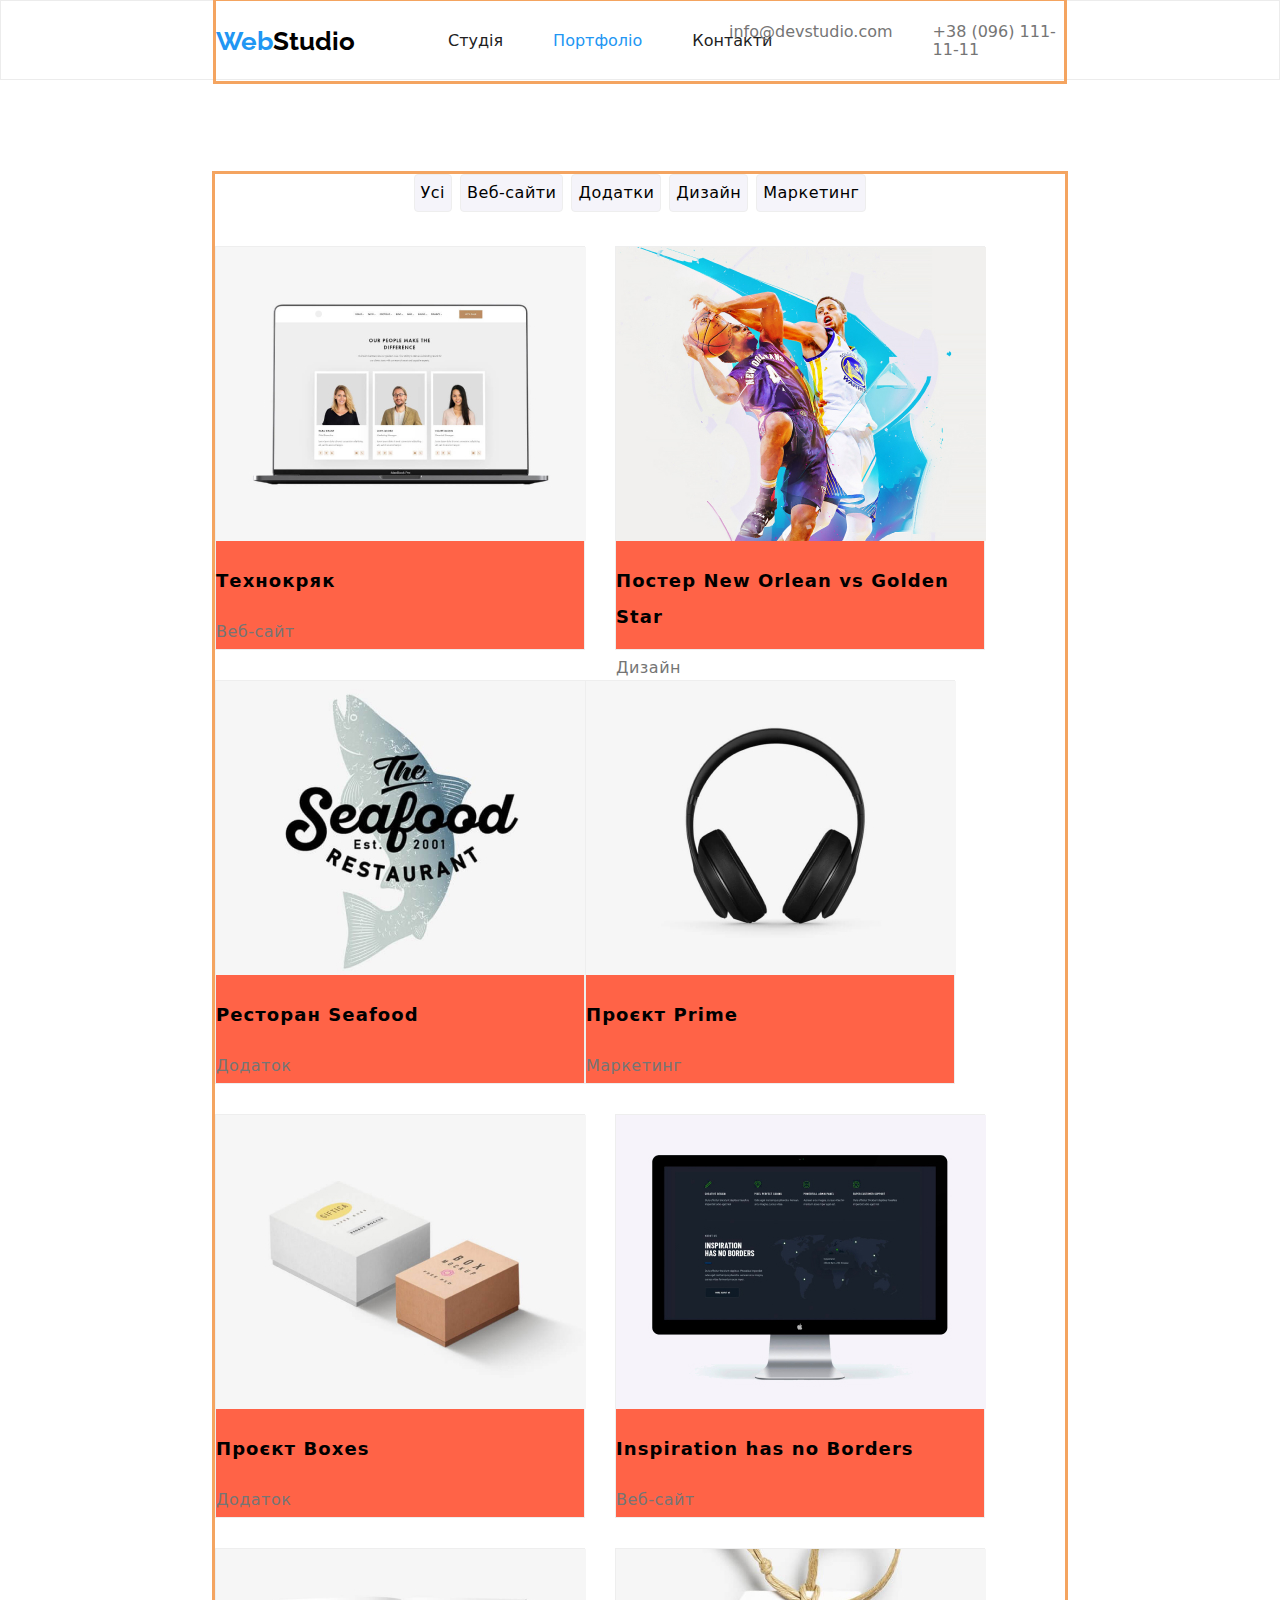
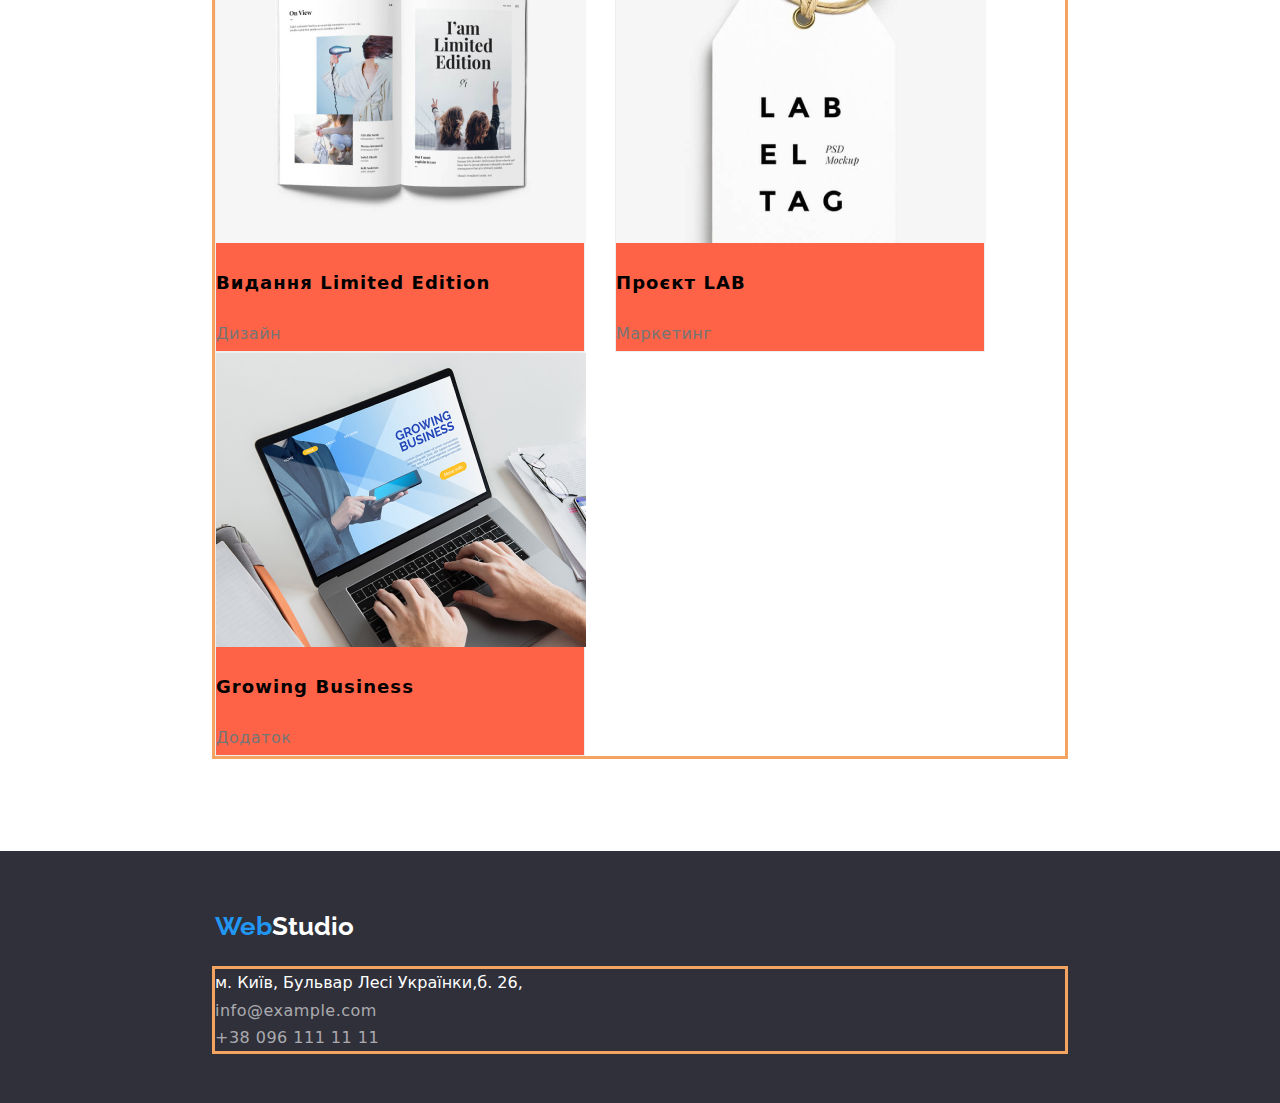
==== commit 0cfd82a2: "Merge branch 'main' of https://github.com/Nancy311/goit-markup-hw-02" ====
--- a/portfolio.html
+++ b/portfolio.html
@@ -127,10 +127,11 @@
               <a href="" class="adress-list-item-place"> м. Київ, Бульвар Лесі Українки,б. 26, </a>
             </li>
             <li><a href="mailto:mango@mail.pig" class="adress-list-item">info@example.com</a></li>
-            <li><a href="tel:+1112223344" class="adress-list-item">+38 096 111 11 11</a></li>
+            <li><a href="tel:+1112223344" class="adress-list-item">+38 096 111 11 11</a></li> <!--redy-->
           </ul>
         </div>
       </address>
     </footer>
   </body>
 </html>
+
--- a/styles.css
+++ b/styles.css
@@ -3,18 +3,24 @@
   --accent-color: rgba(33, 150, 243, 1);
 }
 
+body {
 body {
   font-family: 'Roboto', sans-serif;
   font-weight: 500;
   font-style: normal;
   font-size: 14px;
   color: var(--primary-text-color);
+  color: var(--primary-text-color);
   background-color: rgba(255, 255, 255, 1);
+  letter-spacing: 0.03em;
   letter-spacing: 0.03em;
 }
 
 ul {
   list-style: none;
+  padding-inline-start: 0px;
+  margin-block-start: 0em;
+  margin-block-end: 0em;
   padding-inline-start: 0px;
   margin-block-start: 0em;
   margin-block-end: 0em;
@@ -90,8 +96,11 @@
   font-size: 26px;
   line-height: 1.17;
   text-decoration: none;
+  line-height: 1.17;
+  text-decoration: none;
 }
 .logo {
+  color: var(--accent-color);
   color: var(--accent-color);
 }
 
@@ -127,6 +136,7 @@
 
 /*Перший блок*/
 
+/* .main {
 /* .main {
   display: block;
   height: 600px;
@@ -152,18 +162,29 @@
   padding-left: 237px;
   padding-right: 237px;
   line-height: 1.36;
+  padding-left: 237px;
+  padding-right: 237px;
+  line-height: 1.36;
   text-transform: uppercase;
   letter-spacing: 0.06em;
   color: rgba(255, 255, 255, 1);
   background-color: teal;
+  background-color: teal;
 }
 
 .button {
+  font-family: inherit;
   font-family: inherit;
   font-size: 16px;
   line-height: 1.88;
+  line-height: 1.88;
   font-weight: 700;
   letter-spacing: 0.06em;
+  margin-left: 485px;
+  min-width: 200px;
+  height: 50px;
+  border-radius: 4px;
+  background: var(--accent-color);
   margin-left: 485px;
   min-width: 200px;
   height: 50px;
@@ -176,6 +197,11 @@
   transparent border not obligatory
   display inline block
   это у нас не ссылка поэтому не нужно инлайн и паддинг */
+  border: 1px solid transparent;
+  /* add padding?
+  transparent border not obligatory
+  display inline block
+  это у нас не ссылка поэтому не нужно инлайн и паддинг */
 }
 
 /* Features*/
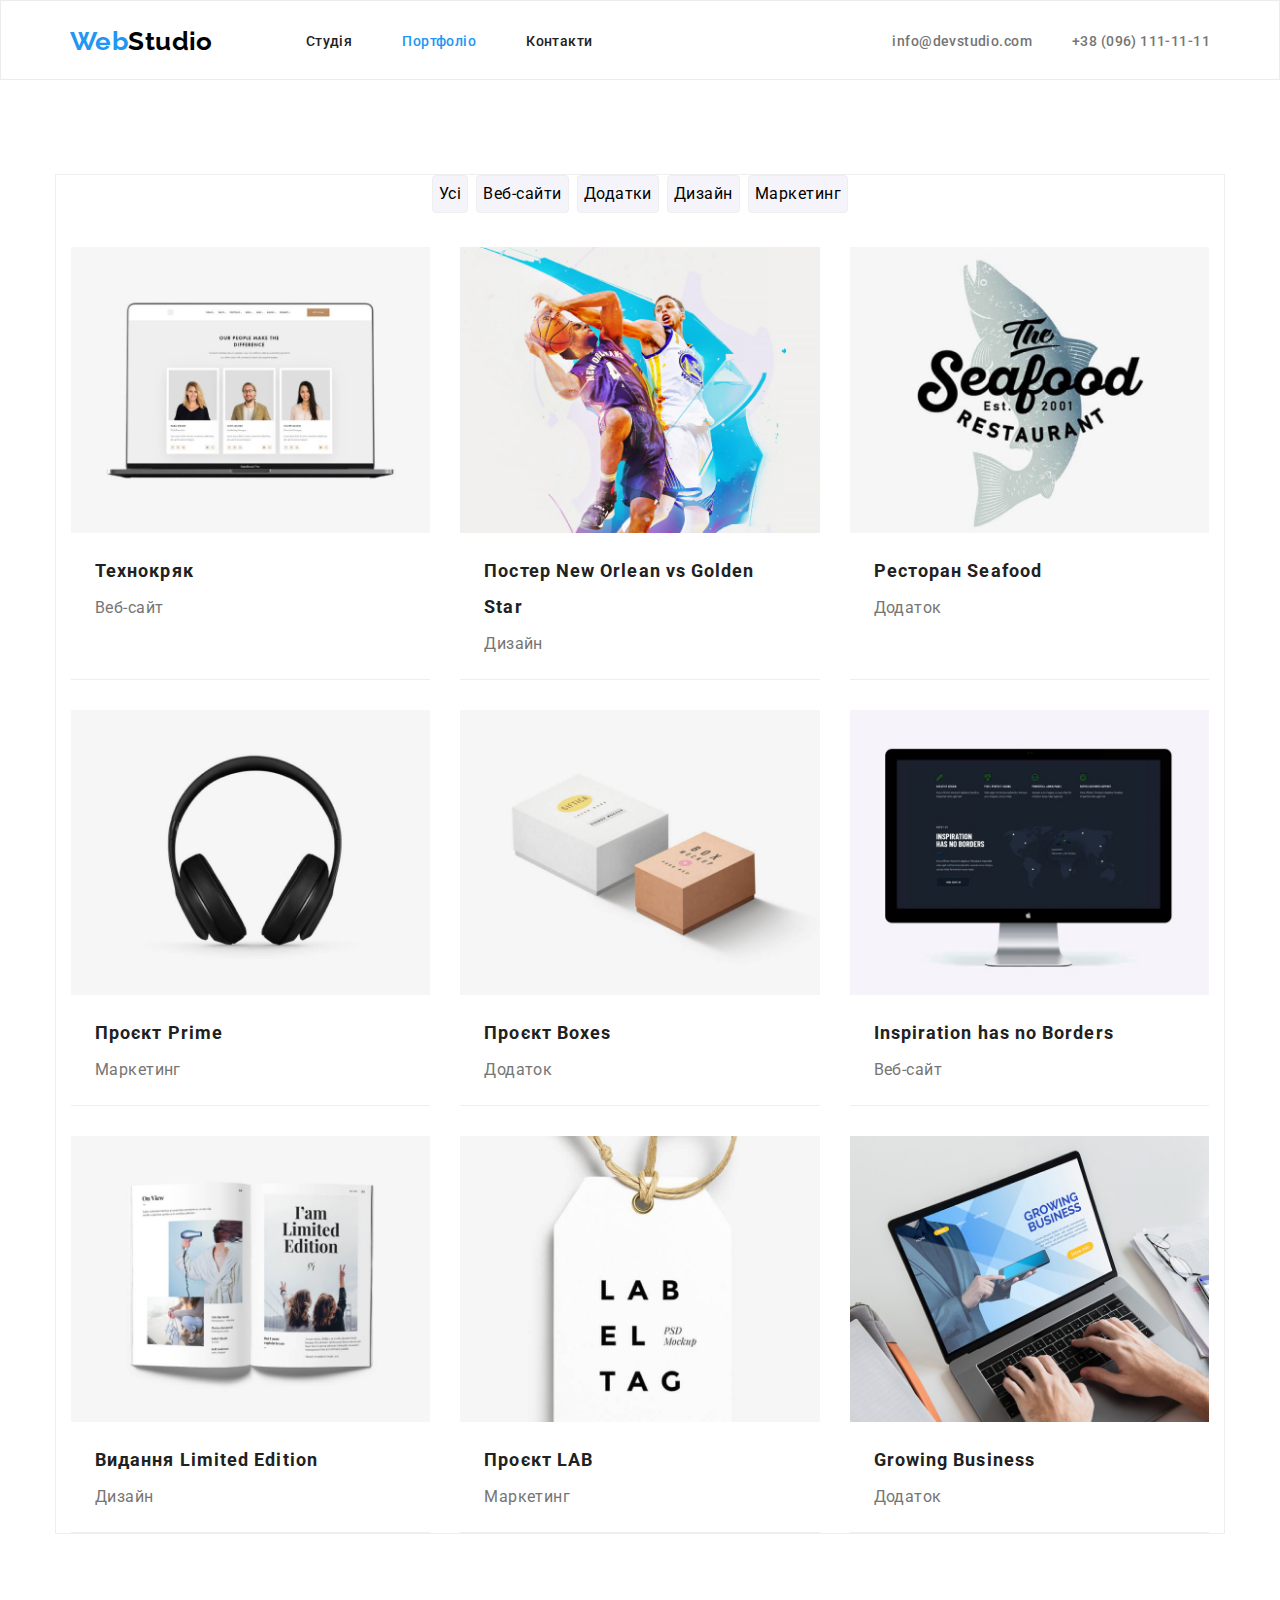
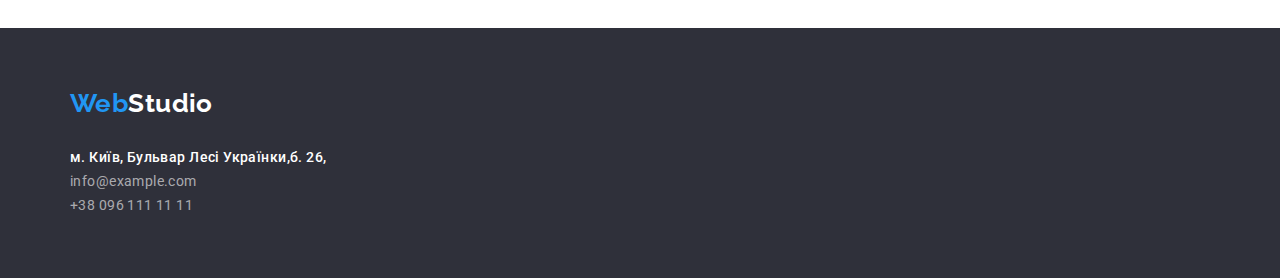
==== commit a624de1c: "ready" ====
--- a/portfolio.html
+++ b/portfolio.html
@@ -21,117 +21,188 @@
 
   <body class="body">
     <header class="header">
-
-<section class="container main-nav">
-
-      <div class="header-logo">
-        <a href="https://google.com" class="header-logo-link-1"
-          ><span class="logo">Web</span><span class="header-logo-link-1">Studio</span></a
-        >
-      </div>
-
-      <nav class="header-nav">
-        <ul class="header-list">
-          <li class="header-list-item"><a href="" class="list-item">Студія</a></li>
-          <li class="header-list-item">
-            <a href="./portfolio.html" class="list-item current">Портфоліо</a>
+      <section class="container main-nav">
+          <h1 class="visually-hidden">Header</h1>
+        <div class="header-logo">
+          <a href="https://google.com" class="header-logo-link-1"
+            ><span class="logo">Web</span><span class="header-logo-link-1">Studio</span></a
+          >
+        </div>
+
+        <nav class="header-nav">
+          <ul class="header-list">
+            <li class="header-list-item"><a href="" class="list-item">Студія</a></li>
+            <li class="header-list-item">
+              <a href="./portfolio.html" class="list-item current">Портфоліо</a>
+            </li>
+            <li class="header-list-item"><a href="#contacts" class="list-item">Контакти</a></li>
+          </ul>
+        </nav>
+
+        <ul class="contacts-list">
+          <li class="contacts-list-item">
+            <a href="info@devstudio.com" class="mail">info@devstudio.com</a>
           </li>
-          <li class="header-list-item"><a href="#contacts" class="list-item">Контакти</a></li>
-        </ul>
-      </nav>
-
-      <ul class="contacts-list">
-  
-        <li class="contacts-list-item"><a href="info@devstudio.com" class="mail">info@devstudio.com</a></li>
-        <li class="contacts-list-item"><a href="tel:+380961111111" class="tel">+38 (096) 111-11-11</a></li>
-      </ul>
-      <!-- <div><a href="info@devstudio.com" class="mail">info@devstudio.com</a></div>
-      <div><a href="tel:+380961111111" class="tel">+38 (096) 111-11-11</a></div> -->
-    </section>
-  </header>
-
-    <main>
-      <div class="container">
-      <ul class="button-list">
-        <li><button type="button" class="button-list-item">Усі</button></li>
-        <li><button type="button" class="button-list-item">Веб-сайти</button></li>
-        <li><button type="button" class="button-list-item">Додатки</button></li>
-        <li><button type="button" class="button-list-item">Дизайн</button></li>
-        <li><button type="button" class="button-list-item">Маркетинг</button></li>
-      </ul>
-
-      <section class="portfolio">
-        <ul class="portfolio-list">
-          <li class="portfolio-list-item">
-            <img src="./images/project1.jpg" alt="сторінка в інтернеті"width="370" />
-            <p class="portfolio-title">Технокряк</p>
-            <p class="portfolio-text">Веб-сайт</p>
-          </li>
-          <li class="portfolio-list-item">
-            <img src="./images/project2.jpg" alt="баскетбол" width="370" />
-            <p class="portfolio-title">Постер New Orlean vs Golden Star</p>
-            <p class="portfolio-text">Дизайн</p>
-          </li>
-          <li class="portfolio-list-item">
-            <img src="./images/project3.jpg" alt="ресторан лого" width="370"/>
-            <p class="portfolio-title">Ресторан Seafood</p>
-            <p class="portfolio-text">Додаток</p>
-          </li>
-          <li class="portfolio-list-item">
-            <img src="./images/project4.jpg" alt="навушники" width="370"/>
-            <p class="portfolio-title">Проєкт Prime</p>
-            <p class="portfolio-text">Маркетинг</p>
-          </li>
-          <li class="portfolio-list-item">
-            <img src="./images/project5.jpg" alt="коробки" width="370"/>
-            <p class="portfolio-title">Проєкт Boxes</p>
-            <p class="portfolio-text">Додаток</p>
-          </li>
-          <li class="portfolio-list-item">
-            <img src="./images/project6.jpg" alt="екран" width="370" />
-            <p class="portfolio-title">Inspiration has no Borders</p>
-            <p class="portfolio-text">Веб-сайт</p>
-          </li>
-          <li class="portfolio-list-item">
-            <img src="./images/project7.jpg" alt="газета" width="370" />
-            <p class="portfolio-title">Видання Limited Edition</p>
-            <p class="portfolio-text">Дизайн</p>
-          </li>
-          <li class="portfolio-list-item">
-            <img src="./images/project8.jpg" alt="лейба" width="370"/>
-            <p class="portfolio-title">Проєкт LAB</p>
-            <p class="portfolio-text">Маркетинг</p>
-          </li>
-          <li class="portfolio-list-item">
-            <img src="./images/project9.jpg" alt="друк на клавіатурі" width="370"/>
-            <p class="portfolio-title">Growing Business</p>
-            <p class="portfolio-text">Додаток</p>
+          <li class="contacts-list-item">
+            <a href="tel:+380961111111" class="tel">+38 (096) 111-11-11</a>
           </li>
         </ul>
+        <!-- <div><a href="info@devstudio.com" class="mail">info@devstudio.com</a></div>
+      <div><a href="tel:+380961111111" class="tel">+38 (096) 111-11-11</a></div> -->
       </section>
-    </div>
+    </header>
+
+    <main>
+      <section class="section">
+        <h2 class="visually-hidden">Filter</h2>
+        <div class="container portfolio">
+          <ul class="button-list">
+            <li><button type="button" class="button-list-item">Усі</button></li>
+            <li><button type="button" class="button-list-item">Веб-сайти</button></li>
+            <li><button type="button" class="button-list-item">Додатки</button></li>
+            <li><button type="button" class="button-list-item">Дизайн</button></li>
+            <li><button type="button" class="button-list-item">Маркетинг</button></li>
+          </ul>
+
+          <ul class="card-set">
+            <li class="card-set-item">
+              <article class="card">
+                <div class="card-thumb">
+                  <!-- обертка для картинки -->
+                  <img src="./images/project1.jpg" alt="сторінка в інтернеті" width="370" />
+                </div>
+                <div class="text-box">
+                  <h3 class="portfolio-title">Технокряк</h3>
+                  <p class="portfolio-text">Веб-сайт</p>
+                </div>
+              </article>
+            </li>
+
+            <li class="card-set-item">
+              <article class="card">
+                <div class="card-thumb">
+                  <!-- обертка для картинки -->
+                  <img src="./images/project2.jpg" alt="сторінка в інтернеті" width="370" />
+                </div>
+                <div class="text-box">
+                  <h3 class="portfolio-title">Постер New Orlean vs Golden Star</h3>
+                  <p class="portfolio-text">Дизайн</p>
+                </div>
+              </article>
+            </li>
+
+            <li class="card-set-item">
+              <article class="card">
+                <div class="card-thumb">
+                  <!-- обертка для картинки -->
+                  <img src="./images/project3.jpg" alt="сторінка в інтернеті" width="370" />
+                </div>
+                <div class="text-box">
+                  <h3 class="portfolio-title">Ресторан Seafood</h3>
+                  <p class="portfolio-text">Додаток</p>
+                </div>
+              </article>
+            </li>
+
+            <li class="card-set-item">
+              <article class="card">
+                <div class="card-thumb">
+                  <!-- обертка для картинки -->
+                  <img src="./images/project4.jpg" alt="сторінка в інтернеті" width="370" />
+                </div>
+                <div class="text-box">
+                  <h3 class="portfolio-title">Проєкт Prime</h3>
+                  <p class="portfolio-text">Маркетинг</p>
+                </div>
+              </article>
+            </li>
+
+            <li class="card-set-item">
+              <article class="card">
+                <div class="card-thumb">
+                  <!-- обертка для картинки -->
+                  <img src="./images/project5.jpg" alt="сторінка в інтернеті" width="370" />
+                </div>
+                <div class="text-box">
+                  <h3 class="portfolio-title">Проєкт Boxes</h3>
+                  <p class="portfolio-text">Додаток</p>
+                </div>
+              </article>
+            </li>
+
+            <li class="card-set-item">
+              <article class="card">
+                <div class="card-thumb">
+                  <!-- обертка для картинки -->
+                  <img src="./images/project6.jpg" alt="сторінка в інтернеті" width="370" />
+                </div>
+                <div class="text-box">
+                  <h3 class="portfolio-title">Inspiration has no Borders</h3>
+                  <p class="portfolio-text">Веб-сайт</p>
+                </div>
+              </article>
+            </li>
+
+            <li class="card-set-item">
+              <article class="card">
+                <div class="card-thumb">
+                  <!-- обертка для картинки -->
+                  <img src="./images/project7.jpg" alt="сторінка в інтернеті" width="370" />
+                </div>
+                <div class="text-box">
+                  <h3 class="portfolio-title">Видання Limited Edition</h3>
+                  <p class="portfolio-text">Дизайн</p>
+                </div>
+              </article>
+            </li>
+            <li class="card-set-item">
+              <article class="card">
+                <div class="card-thumb">
+                  <!-- обертка для картинки -->
+                  <img src="./images/project8.jpg" alt="сторінка в інтернеті" width="370" />
+                </div>
+                <div class="text-box">
+                  <h3 class="portfolio-title">Проєкт LAB</h3>
+                  <p class="portfolio-text">Маркетинг</p>
+                </div>
+              </article>
+            </li>
+            <li class="card-set-item">
+              <article class="card">
+                <div class="card-thumb">
+                  <!-- обертка для картинки -->
+                  <img src="./images/project9.jpg" alt="сторінка в інтернеті" width="370" />
+                </div>
+                <div class="text-box">
+                  <h3 class="portfolio-title">Growing Business</h3>
+                  <p class="portfolio-text">Додаток</p>
+                </div>
+              </article>
+            </li>
+          </ul>
+        </div>
+      </section>
     </main>
 
     <!-- Footer Portfolio -->
     <footer id="contacts" class="footer">
-      <div class="footer-logo">
-        <a href="https://google.com" class="footer-logo-link-1"
-          ><span class="logo">Web</span><span class="footer-logo-link-1">Studio</span></a
-        >
-      </div>
-
-      <address class="adress">
-        <div class="container">
+      <div class="container">
+        <div class="footer-logo">
+          <a href="https://google.com" class="footer-logo-link-1"
+            ><span class="logo">Web</span><span class="footer-logo-link-1">Studio</span></a
+          >
+        </div>
+
+        <address class="adress">
           <ul class="adress-list">
             <li>
               <a href="" class="adress-list-item-place"> м. Київ, Бульвар Лесі Українки,б. 26, </a>
             </li>
-            <li><a href="mailto:mango@mail.pig" class="adress-list-item">info@example.com</a></li>
-            <li><a href="tel:+1112223344" class="adress-list-item">+38 096 111 11 11</a></li> <!--redy-->
-          </ul>
-        </div>
-      </address>
+            <li><a href="mailto:mango@mail.pig" class="adress-list-mail">info@example.com</a></li>
+            <li><a href="tel:+1112223344" class="adress-list-tel">+38 096 111 11 11</a></li>
+          </ul>
+        </address>
+      </div>
     </footer>
   </body>
 </html>
-
--- a/styles.css
+++ b/styles.css
@@ -4,15 +4,13 @@
 }
 
 body {
-body {
+  max-width: 1600px;
   font-family: 'Roboto', sans-serif;
   font-weight: 500;
   font-style: normal;
   font-size: 14px;
   color: var(--primary-text-color);
-  color: var(--primary-text-color);
   background-color: rgba(255, 255, 255, 1);
-  letter-spacing: 0.03em;
   letter-spacing: 0.03em;
 }
 
@@ -21,21 +19,48 @@
   padding-inline-start: 0px;
   margin-block-start: 0em;
   margin-block-end: 0em;
-  padding-inline-start: 0px;
-  margin-block-start: 0em;
-  margin-block-end: 0em;
-}
-
+}
+
+img {
+  display: block; /* чтоб у картинки убрался маржин боттом */
+  max-width: 100%; /* чтоб картинка не расширялась больше чем нужно */
+}
+
+h1,
+h2,
+h3,
+h4,
+p {
+  margin: 0;
+}
+
+.visually-hidden {
+  position: absolute;
+  width: 1px;
+  height: 1px;
+  margin: -1px;
+  border: 0;
+  padding: 0;
+  white-space: nowrap;
+  clip-path: inset(100%);
+  clip: rect(0 0 0 0);
+  overflow: hidden;
+}
 /* Контейнер */
 
 .container {
-  margin-left: 215px;
-  margin-right: 215px;
-  margin-bottom: 95px;
-  max-width: 1170px;
-  outline: 3px solid sandybrown;
-  /* align-content: center;
-  padding: 15px делает репета и тогда ставит ширину видз 1200рх*/
+ 
+  margin: 0 auto;   /*будет по центру */
+  max-width: 1170px;   /*ширина контейнера 1200 но отнимаем паддинги 15+15 (1200-30=1170) */
+  padding-left: 15px;
+  padding-right: 15px; 
+  /* padding: 15px делает репета и тогда ставит ширину видз 1200рх*/
+ 
+}
+
+.section {
+  padding-top: 94px;
+  padding-bottom: 94px;
 }
 
 /*шапка*/
@@ -71,11 +96,11 @@
   /* у строчных элементов не работает вертикальная геометрияЮ поэтому дисплей блок для ссылок делаем 
   тогда ссылка раздвигает ли и можно паддинг добавить , будет больше площадь куда нажать*/
   display: block;
-  color: rgb(33, 33, 33);
-  text-decoration: none;
   padding-top: 10px;
   padding-bottom: 10px;
   /* это необязательно */
+  color: rgb(33, 33, 33);
+  text-decoration: none;
 }
 
 .header-list .list-item.current {
@@ -136,95 +161,94 @@
 
 /*Перший блок*/
 
-/* .main {
-/* .main {
-  display: block;
-  height: 600px;
-  padding-top: 200px;
-  background-color: rgba(47, 48, 58, 1);
-} */
-
 .main {
-  height: 600px;
   padding-top: 200px;
   padding-bottom: 200px;
   background-color: rgba(47, 48, 58, 1);
 }
 
 .tittle {
+  width: 696px;
+  margin: o auto;
   margin-block-start: 0px;
   margin-block-end: 0px;
   margin-bottom: 30px;
-  height: 120px;
+  /* height: 120px; */
+  /* padding-left: 237px;
+  padding-right: 237px; */
+  /* align-content: center; */
   font-size: 44px;
   font-weight: 900;
   text-align: center;
-  padding-left: 237px;
-  padding-right: 237px;
-  line-height: 1.36;
-  padding-left: 237px;
-  padding-right: 237px;
-  line-height: 1.36;
+   line-height: 1.36;
   text-transform: uppercase;
   letter-spacing: 0.06em;
   color: rgba(255, 255, 255, 1);
-  background-color: teal;
-  background-color: teal;
+  outline: auto;
+  /* background-color: teal; */
 }
 
 .button {
-  font-family: inherit;
+  margin: 0 auto;
+  display: block;
+  min-width: 200px;
+  height: 50px;
   font-family: inherit;
   font-size: 16px;
   line-height: 1.88;
-  line-height: 1.88;
   font-weight: 700;
   letter-spacing: 0.06em;
-  margin-left: 485px;
-  min-width: 200px;
-  height: 50px;
-  border-radius: 4px;
-  background: var(--accent-color);
-  margin-left: 485px;
-  min-width: 200px;
-  height: 50px;
-  border-radius: 4px;
   background: var(--accent-color);
   color: rgba(255, 255, 255, 1);
   box-shadow: 0px 4px 4px 0px rgba(0, 0, 0, 0.15);
   border: 1px solid transparent;
+  cursor: pointer;
+
   /* add padding?
   transparent border not obligatory
   display inline block
   это у нас не ссылка поэтому не нужно инлайн и паддинг */
-  border: 1px solid transparent;
-  /* add padding?
-  transparent border not obligatory
-  display inline block
-  это у нас не ссылка поэтому не нужно инлайн и паддинг */
+}
+
+.button:hover,
+button:focus {
+  border-radius: 4px;
 }
 
 /* Features*/
 
 .features {
-  margin-top: 94px;
+  margin-bottom: -94px;
 }
 
 .features-list {
-  display: flex;
-  justify-content: center;
-  align-items: center;
-  gap: 30px;
-  outline: 3px solid tomato;
-}
-
-.features-subtitle {
+   display: flex;
+   flex-wrap: wrap;
+   margin-left: -30px;
+ /* gap: 30px; */
+    outline: 1px solid #2f303a;
+}
+
+.features-item{
+  flex-basis: calc(100% / 4 - 30px);
+  margin-left: 30px;
+}
+
+
+.features-text {
   font-family: Roboto;
   font-size: 14px;
+  font-weight: 400;
+  color: rgba(117, 117, 117, 1);
+}
+
+.features-subtitle {
+  margin-top: 0;
+  margin-bottom: 10px;
+  font-family: Roboto;
+  font-size: 14px;
   font-weight: 700;
   line-height: 1.2;
-  letter-spacing: 0.03em;
-  text-align: left;
   text-transform: uppercase;
 }
 
@@ -235,54 +259,84 @@
   font-size: 36px;
   font-weight: 700;
   line-height: 1.2;
-  letter-spacing: 0.03em;
   text-align: center;
+  margin: 0;
+  margin-bottom: 50px;
 }
 
 .about-list {
   display: flex;
-  justify-content: center;
-  align-items: center;
-  gap: 30px;
-}
+  flex-wrap: wrap;
+  /* align-items: center; */
+  /* gap: 30px;
+  margin-top: 50px; */
+  margin-left: -30px;
+}
+
+.about-list-item{
+  flex-basis: calc(100% / 3 - 30px);
+  margin-left: 30px;
+}
+
+/* Варіант: .about-list-item:not(:last-child) {
+  margin-right: 30px;
+} */
+
+/*Team*/
 
 .team {
-  height: 648px;
-  padding-top: 94px;
   background-color: #f5f4fa;
-}
-
-.team-card {
-  width: 270px;
-  height: 368px;
+
+}
+
+
+.team-list {
+  margin: 0; /*reset */
+  padding: 0;
+  display: flex;
+  flex-wrap: wrap;
+  margin-left: -30px;
+  margin-top: -30px;
+  }
+
+.team-list > .team-item {
+  margin: 0; /*reset */
+  padding: 0;
+  flex-basis: calc(100% / 4 - 30px);
+  margin-left: 30px;
+  margin-top: 30px;
+  border-bottom: 1px solid rgba(238, 238, 238, 1);
+  background-color: #ffffff;
   border-radius: 0px, 0px, 4px, 4px;
-  background-color: #ffffff;
   box-shadow: 0px 2px 1px 0px #00000033;
   box-shadow: 0px 1px 1px 0px #00000024;
   box-shadow: 0px 1px 3px 0px #0000001f;
-}
-
-.team-list {
-  display: flex;
-  justify-content: center;
-  align-items: center;
-  gap: 30px;
-}
-
-.team-item > p {
+
+}
+
+.team-text-box{
+  
+  padding-top: 30px;
+  padding-bottom: 30px;
+}
+
+.team-text-box > p {
   font-weight: 400;
   font-size: 16px;
   line-height: 1.2;
-  letter-spacing: 0.03em;
   text-align: center;
-
   color: #757575;
-}
-
-.team-item > h3 {
+  margin-block-end: 0;
+  margin-block-start: 0;
+}
+
+.team-text-box > h3 {
+  /* padding-top: 30px; */
+  margin-block-end: 0;
+  margin-block-start: 0;
+  margin-bottom: 10px;
   font-size: 16px;
   line-height: 1.2;
-  letter-spacing: 0.03em;
   text-align: center;
   color: #212121;
 }
@@ -290,15 +344,13 @@
 /* Footer */
 
 .footer {
-  height: 252px;
+  padding-top: 60px;
+  padding-bottom: 60px;
   background: #2f303a;
 }
 
 .footer-logo {
-  margin-left: 215px;
-  padding-top: 60px;
-  /* margin-bottom: 25px; */
-  /* margin-top: 25px; */
+  margin-bottom: 28px;
 }
 
 .footer-logo-link-1 {
@@ -325,7 +377,8 @@
   font-style: normal;
 }
 
-.adress-list-item {
+.adress-list-mail,
+.adress-list-tel {
   font-weight: 400;
   line-height: 1.7;
   letter-spacing: 0.03em;
@@ -334,9 +387,13 @@
   color: rgb(255, 255, 255, 0.6);
 }
 
+.adress-list-mail {
+  padding-bottom: 12px;
+}
+
 .adress-list-item-place {
   color: #ffffff;
-  padding-bottom: 9px;
+  padding-bottom: 12px;
   text-decoration: none;
   gap: 12px;
 }
@@ -346,9 +403,10 @@
 /* Button section */
 .button-list {
   display: flex;
-  margin-top: 94px;
+  /* margin-top: 94px; */
   justify-content: center;
   gap: 8px;
+  margin-bottom: 34px;
 }
 
 .button-list-item {
@@ -362,6 +420,7 @@
   letter-spacing: 0.03em;
   background-color: #f5f4fa;
   border: 1px solid rgba(238, 238, 238, 1);
+  border-radius: 4px;
 }
 
 .button-list-item:hover,
@@ -372,53 +431,42 @@
 
 /* Portfolio List Section */
 
-.button-list{
-  margin-bottom: 34px;
-}
-
-.portfolio-list {
+.portfolio {
+  border: 1px solid rgba(238, 238, 238, 1);
+  /* margin-left: -30px; */
+}
+
+.card-set {
+  margin: 0; /*reset */
+  padding: 0;
   display: flex;
   flex-wrap: wrap;
-  /* align-items: flex-start; */
-  /* gap: 30px; */
-}
-
-.portfolio-list-item {
-  height: 404px;
-  width: 370px;
-  border: 1px solid rgba(238, 238, 238, 1);
-  background-color: tomato;
-  margin-right: 30px;
-  margin-bottom: 30px;
-}
-
-.portfolio-list-item:nth-child(3n){
-margin-right: 0;
-}
-
-.portfolio-list-item:nth-last-child(-n + 3){
-margin-bottom: 0;
-} /*last 3 elements если у четырех последних убрать то плс 4*/
-
-
-/* Альтернатива если меняется ширина контейнера и на разных устройствах
-
-.portfolio-list-item {
-
-  width: calc((100%-60px)/3); от 100% отнимаем два зазора по 30 рх то есть маржина и делим на количство элементов в строке
-  border: 1px solid rgba(238, 238, 238, 1);
-  background-color: tomato;
-  margin-right: 30px;
-  margin-bottom: 30px;
-}
-
-
-.portfolio-list-item:nth-child(3n){
-margin-right: 0;
-} */
-
+  /* justify-content: space-between;  */
+  /* margin-right: 0px; */
+  margin-left: -30px;
+  margin-top: -30px;
+}
+
+.card-set > .card-set-item {
+  margin: 0; /*reset */
+  padding: 0;
+  flex-basis: calc(100% / 3 - 30px);
+  /*тоже самое что и ширина , хотим 3 колонки чтоб всега было */
+  margin-left: 30px;
+  margin-top: 30px;
+  border-bottom: 1px solid rgba(238, 238, 238, 1);
+}
+
+.text-box {
+  padding-top: 20px;
+  padding-bottom: 20px;
+  padding-left: 24px;
+  padding-right: 24px;
+}
 
 .portfolio-title {
+  margin-block-end: 0;
+  margin-block-start: 0;
   font-size: 18px;
   font-weight: 700;
   line-height: 2;
@@ -427,10 +475,12 @@
 }
 
 .portfolio-text {
+  margin-block-end: 0;
+  margin-block-start: 0;
+  margin-top: 4px;
   font-size: 16px;
   font-weight: 400;
   line-height: 1.88;
-  letter-spacing: 0.03em;
   text-align: left;
   color: rgba(117, 117, 117, 1);
 }
